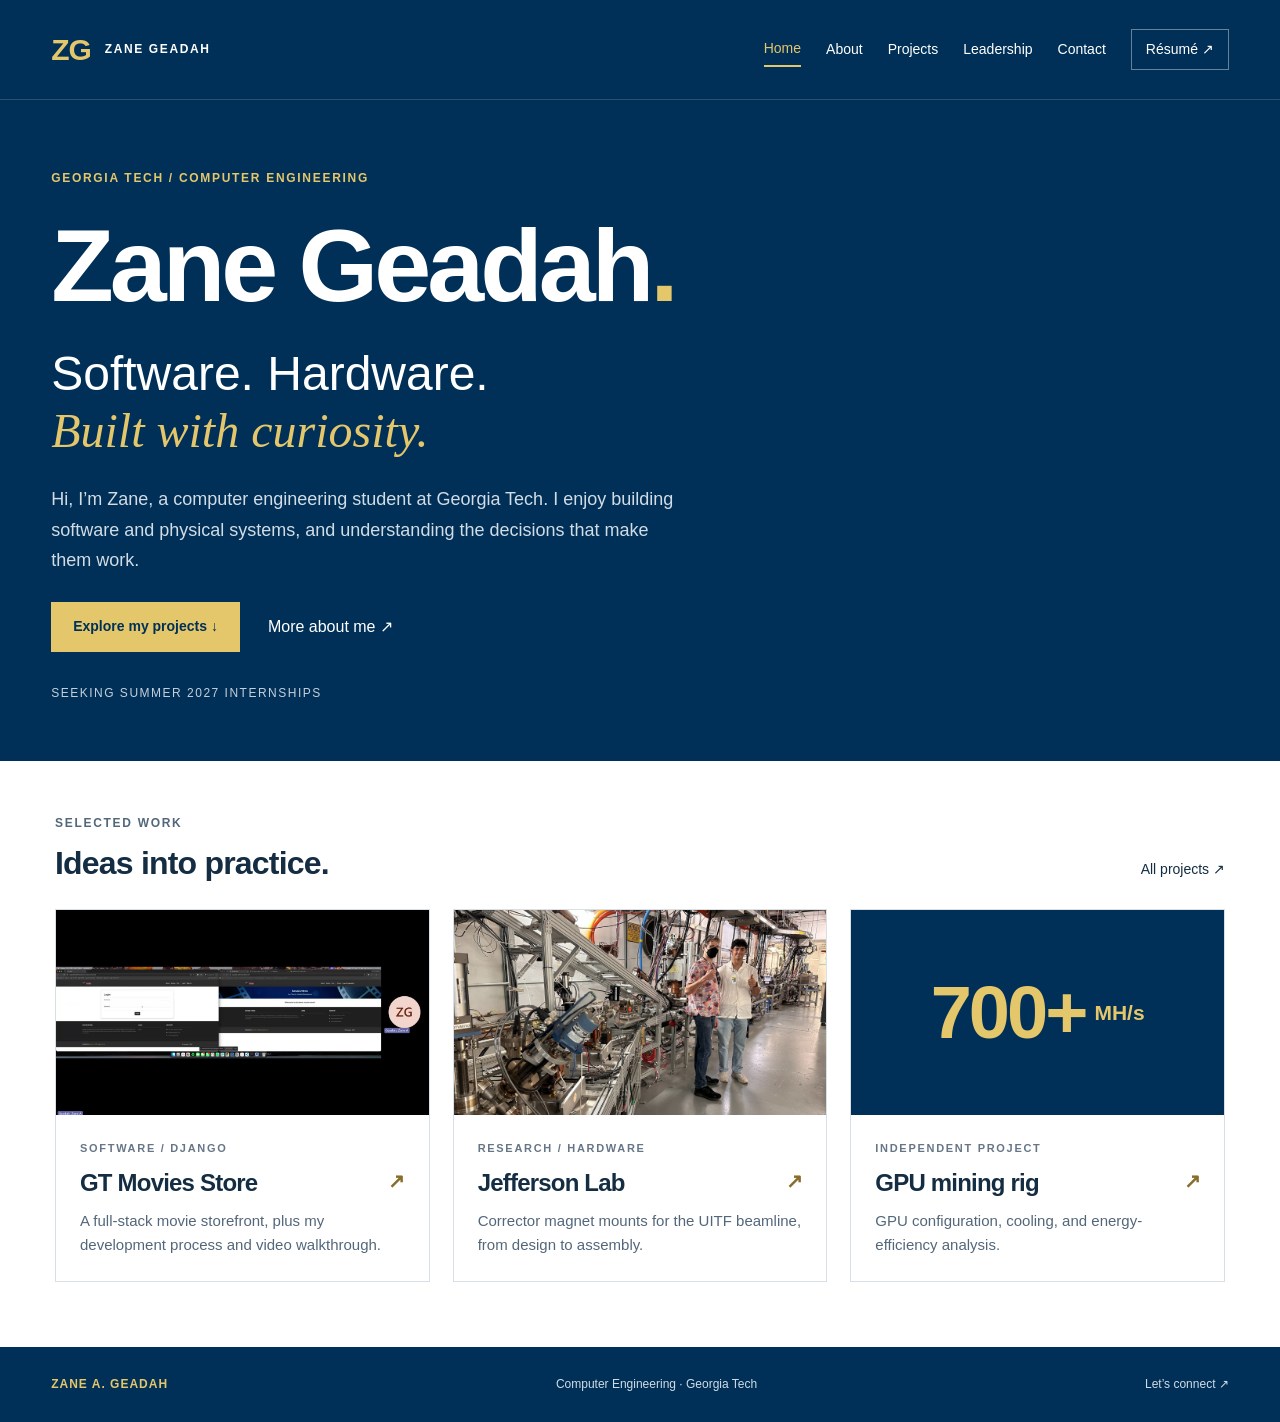
==== index.html @ a60bbcfa "Initial Portfolio Site" ====
<!doctype html><html lang="en"><head><meta charset="utf-8"><meta name="viewport" content="width=device-width,initial-scale=1"><title>Engineering portfolio | Zane Geadah</title><meta name="description" content="Zane Geadah — Georgia Tech computer engineering student. Projects, research, leadership, and a GT Movies Store walkthrough."><meta name="theme-color" content="#003057"><link rel="stylesheet" href="style.css"></head><body><a class="skip" href="#main">Skip to content</a><header><a class="brand" href="index.html">ZG<span>ZANE GEADAH</span></a><nav aria-label="Main navigation"><a href="index.html" aria-current="page">Home</a><a href="about.html">About</a><a href="projects.html">Projects</a><a href="leadership.html">Leadership</a><a href="contact.html">Contact</a><a class="resume" href="assets/Zane-Geadah-Resume.pdf" target="_blank" rel="noopener">Résumé ↗</a></nav></header><main id="main"><section class="home-hero wrap"><p class="eyebrow">GEORGIA TECH / COMPUTER ENGINEERING</p><h1>Zane Geadah<span class="gold">.</span></h1><p class="hero-line">Software. Hardware.<br><em>Built with curiosity.</em></p><p class="intro-text">Hi, I’m Zane, a computer engineering student at Georgia Tech. I enjoy building software and physical systems, and understanding the decisions that make them work.</p><div class="actions"><a class="button" href="projects.html">Explore my projects ↓</a><a class="text-link" href="about.html">More about me ↗</a></div><p class="availability">SEEKING SUMMER 2027 INTERNSHIPS</p></section><section class="home-projects wrap"><div class="section-title"><div><p class="eyebrow">SELECTED WORK</p><h2>Ideas into practice.</h2></div><a href="projects.html">All projects ↗</a></div><div class="cards"><a class="card" href="gt-movies-store.html"><div class="card-image"><img src="assets/gt-movies-store-poster.jpg" alt="" loading="lazy"></div><div class="card-copy"><p class="eyebrow">SOFTWARE / DJANGO</p><h2>GT Movies Store<span aria-hidden="true">↗</span></h2><p>A full-stack movie storefront, plus my development process and video walkthrough.</p></div></a><a class="card" href="jefferson-lab.html"><div class="card-image"><img src="assets/uitf-beamline.jpg" alt="" loading="lazy"></div><div class="card-copy"><p class="eyebrow">RESEARCH / HARDWARE</p><h2>Jefferson Lab<span aria-hidden="true">↗</span></h2><p>Corrector magnet mounts for the UITF beamline, from design to assembly.</p></div></a><a class="card" href="mining-rig.html"><div class="card-mark" aria-hidden="true">700+ <small>MH/s</small></div><div class="card-copy"><p class="eyebrow">INDEPENDENT PROJECT</p><h2>GPU mining rig<span aria-hidden="true">↗</span></h2><p>GPU configuration, cooling, and energy-efficiency analysis.</p></div></a></div></section></main><footer><a class="footer-name" href="index.html">ZANE A. GEADAH</a><span>Computer Engineering · Georgia Tech</span><a href="mailto:zageadah@gmail.com">Let’s connect ↗</a></footer><dialog id="image-viewer" aria-label="Project image detail"><button id="close-viewer" aria-label="Close image">Close ×</button><img id="viewer-image" alt=""><p id="viewer-caption"></p></dialog><script src="site.js"></script></body></html>
---- style.css ----
:root{--navy:#003057;--deep:#061e32;--gold:#e4c66b;--ink:#142d42;--muted:#53677a;--paper:#fff;--line:#d8e0e5}*{box-sizing:border-box}html{scroll-behavior:smooth}body{margin:0;background:white;color:var(--ink);font:16px/1.7 Arial,Helvetica,sans-serif;min-height:100vh;display:flex;flex-direction:column}main{flex:1}a{color:inherit;text-decoration:none}a:hover{text-decoration:underline;text-underline-offset:5px}a:focus-visible,button:focus-visible{outline:3px solid #b79a42;outline-offset:5px}img{display:block;width:100%;height:100%;object-fit:cover}p,h1,h2,h3,figure{margin:0}.wrap{max-width:1320px;margin:auto;padding-left:55px;padding-right:55px}header{background:var(--navy);color:white;display:flex;justify-content:space-between;align-items:center;gap:24px;padding:24px max(4%,calc((100vw - 1210px)/2));border-bottom:1px solid #ffffff28}.brand{display:flex;align-items:center;gap:14px;font-size:30px;letter-spacing:-1px;font-weight:800;color:var(--gold)}.brand span{font-size:12px;letter-spacing:1.6px;color:white}nav{display:flex;gap:25px;align-items:center;font-size:14px}nav a{padding:5px 0}nav a[aria-current]{color:var(--gold);border-bottom:2px solid var(--gold)}nav .resume{border:1px solid #ffffff65;padding:8px 14px}h1{font-size:clamp(38px,5.5vw,70px);line-height:1.09;letter-spacing:-2px;font-weight:700}h1 em{font-style:normal;color:#8c722f}h2{font-size:32px;line-height:1.2;letter-spacing:-.8px}h3{font-size:24px;line-height:1.3}.eyebrow{font-size:12px;letter-spacing:1.7px;font-weight:700}.home-hero{max-width:none;background:var(--navy);color:white;padding:68px max(4%,calc((100vw - 1210px)/2)) 58px}.home-hero .eyebrow{color:var(--gold)}.home-hero h1{font-size:clamp(58px,8vw,108px);margin:22px 0 24px;letter-spacing:-4px}.gold{color:var(--gold)}.hero-line{font-size:clamp(31px,4vw,48px);line-height:1.18}.hero-line em{font-family:Georgia,serif;color:var(--gold);font-weight:400}.intro-text{max-width:630px;color:#d2dce5;font-size:18px;margin:25px 0}.actions{display:flex;align-items:center;gap:28px;flex-wrap:wrap;margin-top:26px}.button{background:var(--gold);color:var(--navy);display:inline-flex;align-items:center;gap:22px;padding:13px 22px;font-size:14px;font-weight:700}.availability{font-size:12px;letter-spacing:1.5px;margin-top:31px;color:#c4d0dc}.section-title{display:flex;justify-content:space-between;align-items:end;gap:24px;margin-bottom:27px}.section-title .eyebrow{color:var(--muted);margin-bottom:10px}.section-title>a{font-size:14px}.home-projects{padding-top:52px;padding-bottom:65px}.cards{display:grid;grid-template-columns:repeat(3,minmax(0,1fr));gap:23px}.card{display:block;border:1px solid var(--line);background:#fff;transition:transform .2s,box-shadow .2s}.card:hover{transform:translateY(-4px);box-shadow:0 10px 28px #00305713;text-decoration:none}.card-image{height:205px;overflow:hidden;background:var(--deep)}.card-image img{object-fit:cover}.card-copy{padding:24px}.card-copy .eyebrow{font-size:11px;color:#667687}.card-copy h2{font-size:24px;display:flex;justify-content:space-between;gap:13px;margin:11px 0 12px}.card-copy h2 span{font-size:20px;color:#886d2c}.card-copy>p:last-child{color:var(--muted);font-size:15px;line-height:1.6}.card-mark{height:205px;background:var(--navy);color:var(--gold);display:flex;align-items:center;justify-content:center;font-size:74px;letter-spacing:-3px;font-weight:700;gap:9px}.card-mark small{font-size:21px;letter-spacing:0}.page-heading{padding-top:57px;padding-bottom:43px}.page-heading .eyebrow{color:#81692e;margin-bottom:19px}.lede{max-width:740px;margin-top:22px;color:var(--muted);font-size:19px}.breadcrumb{padding-top:28px;font-size:14px;color:#60768a}.breadcrumb+.page-heading{padding-top:26px}.project-list{padding-bottom:75px}.split{display:grid;grid-template-columns:.85fr 1.15fr;gap:65px;align-items:start;padding-bottom:75px}.about-photo{height:610px}.about-photo img{object-position:center 40%}figcaption{font-size:12px;color:var(--muted);padding:12px 0;line-height:1.5}.prose h2{margin-bottom:21px}.prose>p{color:var(--muted);margin-bottom:19px;font-size:17px}.education-block{border-top:2px solid #b3a369;margin-top:31px;padding-top:24px}.education-block .eyebrow{color:#7e692f;margin-bottom:8px}.education-block p:not(.eyebrow){color:var(--muted);margin-top:10px}.lab-overview{display:grid;grid-template-columns:1fr 1.08fr;gap:46px;align-items:start}.lab-overview figure{height:430px}.lab-overview img{object-position:center}.tags{display:flex;flex-wrap:wrap;gap:8px;margin-top:22px}.tags span{font-size:12px;border:1px solid #aebcc9;padding:4px 10px}.lab-process{padding-top:73px;padding-bottom:80px}.evidence-grid{display:grid;grid-template-columns:repeat(4,minmax(0,1fr));gap:18px}.evidence-item{appearance:none;border:0;background:none;padding:0;color:inherit;text-align:left;font:inherit;cursor:pointer}.evidence-visual{height:210px;display:block;border:1px solid var(--line);background:#f3f5f7}.evidence-visual img{object-fit:contain}.evidence-caption{display:block;margin-top:13px}.evidence-caption small{display:block;font-size:11px;letter-spacing:1px;color:#6d602f}.evidence-caption strong{display:block;font-size:16px;line-height:1.4;margin-top:7px}.evidence-caption strong>span{color:#8c722f}.mining-layout{display:grid;grid-template-columns:.8fr 1.2fr;gap:60px;padding-bottom:85px;align-items:start}.mining-metric{background:var(--navy);color:var(--gold);padding:45px}.mining-metric strong{display:block;font-size:110px;line-height:1;letter-spacing:-5px}.mining-metric>span{font-size:32px}.mining-metric p{font-size:13px;color:#c3d0dc;margin-top:22px}.leadership-cards{grid-template-columns:repeat(2,1fr)}.leadership-cards .card-image{height:300px}.leadership-cards .card:first-child img{object-position:center 30%}.honor-society{padding-top:55px;padding-bottom:70px}.honor-society .eyebrow{margin-bottom:12px}.honor-society p{max-width:790px}.hockey-layout{grid-template-columns:1fr 1fr}.hockey-layout figure{height:670px}.hockey-layout img{object-fit:contain;background:#f3f5f7}.science-layout{padding-bottom:75px;display:grid;gap:36px}.science-layout figure img{height:auto;max-height:590px;object-fit:contain}.science-layout .prose{max-width:820px}.contact-page{padding-bottom:120px}.email{font-size:clamp(24px,4vw,46px);font-weight:700;border-bottom:2px solid #b3a369;padding-bottom:8px;overflow-wrap:anywhere}.contact-links{display:flex;gap:30px;flex-wrap:wrap;margin-top:36px}.contact-links a{font-size:16px}footer{display:flex;justify-content:space-between;gap:22px;align-items:center;background:var(--navy);color:#d0dce5;padding:27px max(4%,calc((100vw - 1210px)/2));font-size:12px}.footer-name{font-weight:700;color:var(--gold);letter-spacing:1px}.skip{position:absolute;top:-100px;background:white;padding:15px;z-index:20}.skip:focus{top:0}dialog{border:0;padding:24px;background:white;max-width:94vw;max-height:94vh;width:1100px;box-shadow:0 20px 100px #0005}dialog::backdrop{background:#001e36dd}dialog img{height:auto;max-height:76vh;object-fit:contain;margin:auto}dialog p{font-size:14px;margin-top:12px}#close-viewer{display:block;margin:0 0 15px auto;border:1px solid #a0adb9;background:white;padding:9px 16px;color:var(--ink);font:inherit;cursor:pointer}body:has(dialog[open]){overflow:hidden}.movie-page{padding-top:28px;padding-bottom:75px}
@media(max-width:1000px){header{flex-wrap:wrap}nav{gap:23px}.wrap{padding-left:32px;padding-right:32px}.cards{gap:18px}.card-copy{padding:19px}.card-copy h2{font-size:22px}.split{gap:35px}.about-photo{height:550px}.lab-overview{gap:28px}.evidence-grid{grid-template-columns:repeat(2,1fr)}.evidence-visual{height:260px}.mining-layout{gap:30px}.mining-metric{padding:32px}.mining-metric strong{font-size:88px}}
@media(max-width:700px){header{padding:20px 22px;gap:17px}.brand{font-size:26px}.brand span{font-size:11px}nav{gap:16px;flex-wrap:wrap;font-size:14px}.wrap{padding-left:23px;padding-right:23px}.home-hero{padding:45px 23px}.home-hero h1{letter-spacing:-2px}.cards{grid-template-columns:1fr}.card-image,.card-mark{height:240px}.page-heading{padding-top:38px;padding-bottom:32px}h1{font-size:42px;letter-spacing:-1.4px}h2{font-size:28px}.split,.lab-overview,.mining-layout{grid-template-columns:1fr;gap:40px}.about-photo{height:490px;max-width:390px;width:100%;margin:0 auto 10px}.lab-overview figure{height:auto}.lab-overview img{height:310px}.lab-process{padding-top:42px}.evidence-visual{height:180px}.evidence-grid{gap:25px 14px}.evidence-caption small{font-size:10px}.evidence-caption strong{font-size:14px}.section-title{align-items:start}.section-title>a{white-space:nowrap}.mining-metric{padding:30px}.hockey-layout figure{height:540px}.leadership-cards{grid-template-columns:1fr}.science-layout{gap:25px}.contact-page{padding-bottom:85px}footer{flex-wrap:wrap;padding:25px 23px}.movie-page{padding-left:15px;padding-right:15px}.breadcrumb{padding-top:22px}.prose>p{font-size:16px}.card:hover{transform:none}}@media(prefers-reduced-motion:reduce){html{scroll-behavior:auto}.card{transition:none}}
/* GT Movies Store project case study */
.projects{background:#fff;padding-bottom:30px}.movie-project{border:1px solid #dbe2e8;min-width:0}.movie-overview{display:grid;grid-template-columns:1.45fr 1fr;gap:55px;padding:42px}.movie-description .eyebrow{color:#627284}.movie-description h3{font-size:46px;letter-spacing:-1.4px;margin:13px 0 18px}.movie-description>p:not(.eyebrow){color:var(--muted);margin:15px 0}.movie-description .project-lead{font-size:23px;color:var(--ink)!important;line-height:1.4}.project-actions{display:flex;align-items:center;gap:26px;margin-top:28px;flex-wrap:wrap}.project-actions .button{font-size:14px;gap:18px}.movie-capabilities{background:#f3f6f8;padding:28px;align-self:start;border-top:3px solid #b49b61}.movie-capabilities>div{display:flex;gap:17px;padding:22px 0;border-bottom:1px solid #d6dfe7}.movie-capabilities>div>span{font-size:13px;color:#60768a;font-weight:700}.movie-capabilities h4,.process-grid h4{margin:0 0 9px;font-size:19px;line-height:1.35;letter-spacing:-.3px}.movie-capabilities p:not(.eyebrow){font-size:15px;line-height:1.6;color:var(--muted)}.code-note{font-size:13px;display:block;margin-top:21px;overflow-wrap:anywhere}.code-note>span{font-family:monospace;font-size:18px;margin-right:7px}.project-process{padding:38px 42px;background:#f7f9fa;border-top:1px solid #dbe2e8}.process-heading .eyebrow{color:var(--muted);margin-bottom:9px}.process-heading h3{font-size:29px}.process-grid{display:grid;grid-template-columns:repeat(3,minmax(0,1fr));gap:30px;margin-top:30px}.process-number{display:block;font-size:12px;color:#526c84;font-weight:700;letter-spacing:1px;margin-bottom:13px}.process-grid p{font-size:16px;color:var(--muted);margin:14px 0 0}.process-grid a{color:#234f73;text-decoration:underline;text-underline-offset:3px}.project-video{padding:38px 42px;border-top:1px solid #dbe2e8}.video-heading{display:flex;justify-content:space-between;align-items:end;gap:20px;margin-bottom:22px}.video-heading .eyebrow{color:var(--muted);margin-bottom:9px}.video-heading>span{font-size:12px;letter-spacing:1px;color:var(--muted);white-space:nowrap}.project-video video{display:block;width:100%;aspect-ratio:16/9;background:#080c11;max-height:75vh;object-fit:contain}.video-footer{display:flex;gap:25px;justify-content:space-between;align-items:start;margin-top:15px;font-size:14px;color:var(--muted)}.video-footer a{white-space:nowrap;text-decoration:underline}#gt-movies-store,#project-video{scroll-margin-top:30px}.movie-project cite{font-style:italic}@media(max-width:1000px){.movie-overview{padding:30px;gap:30px;grid-template-columns:1.2fr 1fr}.movie-description h3{font-size:38px}.process-grid{gap:24px;grid-template-columns:1fr}.process-grid section{border-top:1px solid #dbe2e8;padding-top:23px}.project-process,.project-video{padding:30px}.process-grid p{max-width:850px}}@media(max-width:700px){header{gap:14px;flex-wrap:wrap}nav{gap:16px;flex-wrap:wrap}.movie-overview{grid-template-columns:1fr;padding:23px;gap:28px}.movie-description h3{font-size:34px}.movie-description .project-lead{font-size:21px}.movie-capabilities{padding:22px}.project-process,.project-video{padding:24px}.process-heading h3{font-size:26px}.video-heading{align-items:start;flex-direction:column;gap:10px}.video-heading h3{font-size:25px}.video-footer{flex-direction:column;gap:12px}.project-actions{gap:20px}.project-video video{max-height:none}.projects .section-heading h2{font-size:30px}.code-note{font-size:14px}}@media(max-width:390px){.project-process,.project-video,.movie-overview{padding:18px}.movie-description h3{font-size:30px}nav{gap:12px}}
.movie-capabilities{background:var(--navy);color:white;border-top:3px solid var(--gold)}.movie-capabilities p:not(.eyebrow){color:#d0dbe5}.movie-capabilities>div{border-color:#ffffff30}.movie-capabilities>div>span{color:var(--gold)}.movie-capabilities .eyebrow,.code-note{color:var(--gold)}.project-process{background:#f5f6f7}.process-number{color:#80692c}.movie-description .eyebrow{color:#80692c}.project-video{background:var(--deep);color:white}.video-heading .eyebrow,.video-heading>span{color:var(--gold)}.video-footer{color:#cbd7e1}
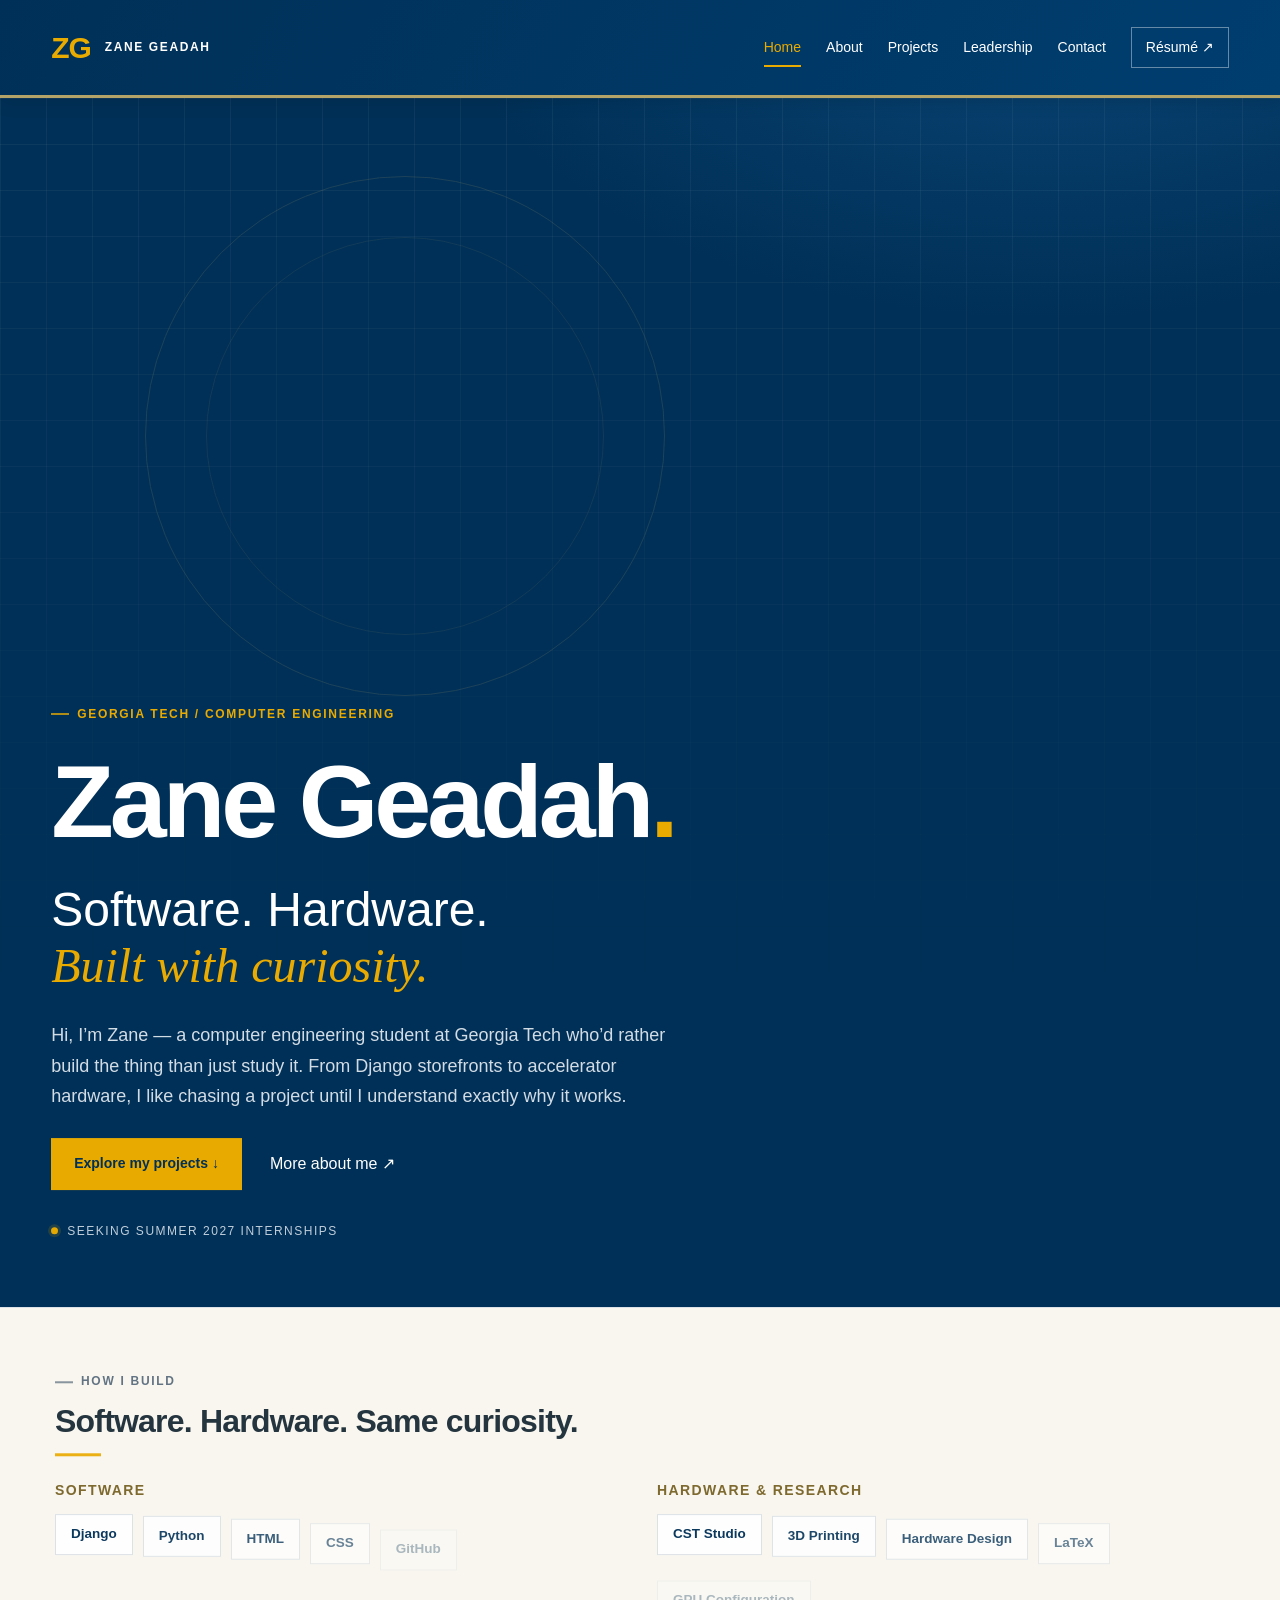
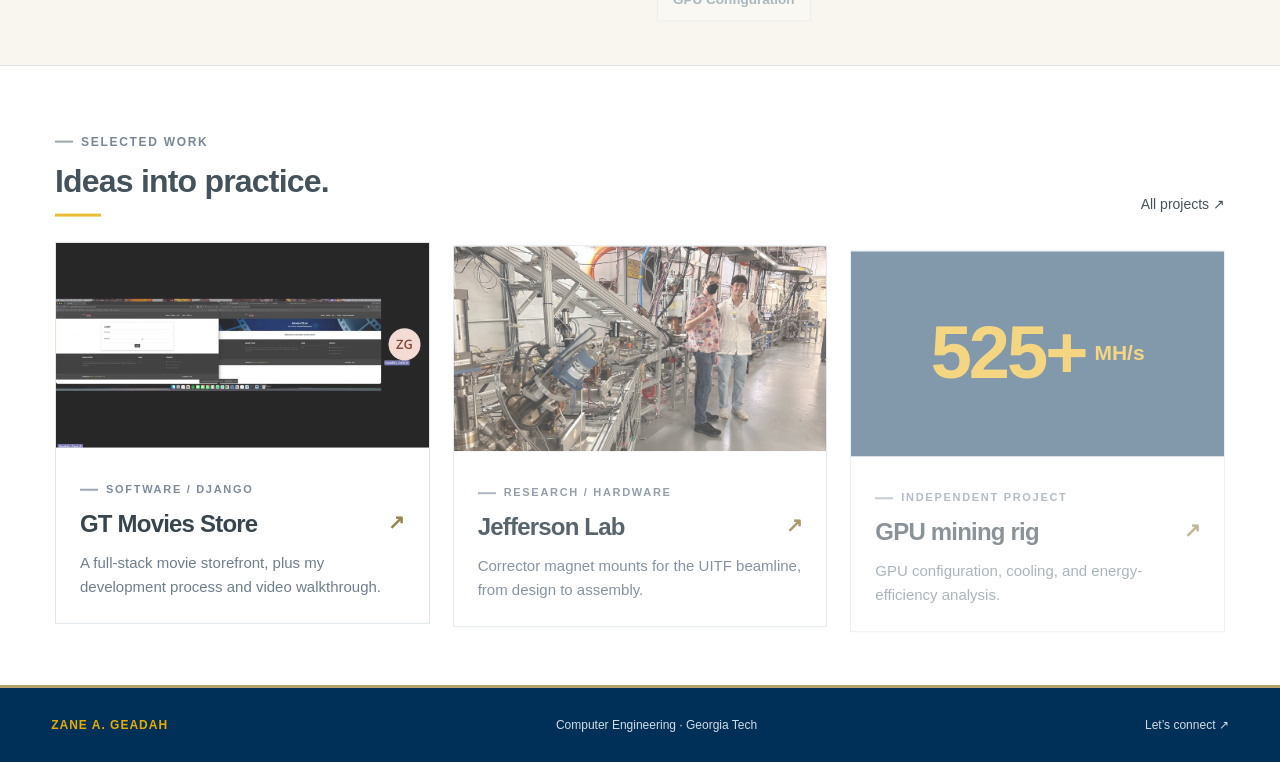
==== commit 4d15249b: "Add scroll-driven motion system and refresh copy across the site - Vendor anime.js (v3.2.2, MIT) loc" ====
--- a/index.html
+++ b/index.html
@@ -1 +1 @@
-<!doctype html><html lang="en"><head><meta charset="utf-8"><meta name="viewport" content="width=device-width,initial-scale=1"><title>Engineering portfolio | Zane Geadah</title><meta name="description" content="Zane Geadah — Georgia Tech computer engineering student. Projects, research, leadership, and a GT Movies Store walkthrough."><meta name="theme-color" content="#003057"><link rel="stylesheet" href="style.css"></head><body><a class="skip" href="#main">Skip to content</a><header><a class="brand" href="index.html">ZG<span>ZANE GEADAH</span></a><nav aria-label="Main navigation"><a href="index.html" aria-current="page">Home</a><a href="about.html">About</a><a href="projects.html">Projects</a><a href="leadership.html">Leadership</a><a href="contact.html">Contact</a><a class="resume" href="assets/Zane-Geadah-Resume.pdf" target="_blank" rel="noopener">Résumé ↗</a></nav></header><main id="main"><section class="home-hero wrap"><p class="eyebrow">GEORGIA TECH / COMPUTER ENGINEERING</p><h1>Zane Geadah<span class="gold">.</span></h1><p class="hero-line">Software. Hardware.<br><em>Built with curiosity.</em></p><p class="intro-text">Hi, I’m Zane, a computer engineering student at Georgia Tech. I enjoy building software and physical systems, and understanding the decisions that make them work.</p><div class="actions"><a class="button" href="projects.html">Explore my projects ↓</a><a class="text-link" href="about.html">More about me ↗</a></div><p class="availability">SEEKING SUMMER 2027 INTERNSHIPS</p></section><section class="home-projects wrap"><div class="section-title"><div><p class="eyebrow">SELECTED WORK</p><h2>Ideas into practice.</h2></div><a href="projects.html">All projects ↗</a></div><div class="cards"><a class="card" href="gt-movies-store.html"><div class="card-image"><img src="assets/gt-movies-store-poster.jpg" alt="" loading="lazy"></div><div class="card-copy"><p class="eyebrow">SOFTWARE / DJANGO</p><h2>GT Movies Store<span aria-hidden="true">↗</span></h2><p>A full-stack movie storefront, plus my development process and video walkthrough.</p></div></a><a class="card" href="jefferson-lab.html"><div class="card-image"><img src="assets/uitf-beamline.jpg" alt="" loading="lazy"></div><div class="card-copy"><p class="eyebrow">RESEARCH / HARDWARE</p><h2>Jefferson Lab<span aria-hidden="true">↗</span></h2><p>Corrector magnet mounts for the UITF beamline, from design to assembly.</p></div></a><a class="card" href="mining-rig.html"><div class="card-mark" aria-hidden="true">700+ <small>MH/s</small></div><div class="card-copy"><p class="eyebrow">INDEPENDENT PROJECT</p><h2>GPU mining rig<span aria-hidden="true">↗</span></h2><p>GPU configuration, cooling, and energy-efficiency analysis.</p></div></a></div></section></main><footer><a class="footer-name" href="index.html">ZANE A. GEADAH</a><span>Computer Engineering · Georgia Tech</span><a href="mailto:zageadah@gmail.com">Let’s connect ↗</a></footer><dialog id="image-viewer" aria-label="Project image detail"><button id="close-viewer" aria-label="Close image">Close ×</button><img id="viewer-image" alt=""><p id="viewer-caption"></p></dialog><script src="site.js"></script></body></html>+<!doctype html><html lang="en"><head><meta charset="utf-8"><meta name="viewport" content="width=device-width,initial-scale=1"><title>Engineering portfolio | Zane Geadah</title><meta name="description" content="Zane Geadah — Georgia Tech computer engineering student. Projects, research, leadership, and a GT Movies Store walkthrough."><meta name="theme-color" content="#003057"><link rel="stylesheet" href="style.css"></head><body><a class="skip" href="#main">Skip to content</a><header><a class="brand" href="index.html">ZG<span>ZANE GEADAH</span></a><nav aria-label="Main navigation"><a href="index.html" aria-current="page">Home</a><a href="about.html">About</a><a href="projects.html">Projects</a><a href="leadership.html">Leadership</a><a href="contact.html">Contact</a><a class="resume" href="assets/Zane-Geadah-Resume.pdf" target="_blank" rel="noopener">Résumé ↗</a></nav></header><main id="main"><section class="home-hero wrap"><div class="hero-orb" aria-hidden="true"></div><p class="eyebrow">GEORGIA TECH / COMPUTER ENGINEERING</p><h1>Zane Geadah<span class="gold">.</span></h1><p class="hero-line">Software. Hardware.<br><em>Built with curiosity.</em></p><p class="intro-text">Hi, I’m Zane — a computer engineering student at Georgia Tech who’d rather build the thing than just study it. From Django storefronts to accelerator hardware, I like chasing a project until I understand exactly why it works.</p><div class="actions"><a class="button" href="projects.html">Explore my projects ↓</a><a class="text-link" href="about.html">More about me ↗</a></div><p class="availability">SEEKING SUMMER 2027 INTERNSHIPS</p></section><section class="toolbox wrap"><div class="section-title"><div><p class="eyebrow">HOW I BUILD</p><h2>Software. Hardware. Same curiosity.</h2></div></div><div class="toolbox-groups"><div class="toolbox-group"><h3>SOFTWARE</h3><div class="toolbox-tags"><span>Django</span><span>Python</span><span>HTML</span><span>CSS</span><span>GitHub</span><span>PythonAnywhere</span></div></div><div class="toolbox-group"><h3>HARDWARE &amp; RESEARCH</h3><div class="toolbox-tags"><span>CST Studio</span><span>3D Printing</span><span>Hardware Design</span><span>LaTeX</span><span>GPU Configuration</span><span>Thermal Management</span></div></div></div></section><section class="home-projects wrap"><div class="section-title"><div><p class="eyebrow">SELECTED WORK</p><h2>Ideas into practice.</h2></div><a href="projects.html">All projects ↗</a></div><div class="cards"><a class="card" href="gt-movies-store.html"><div class="card-image"><img src="assets/gt-movies-store-poster.jpg" alt="" loading="lazy"></div><div class="card-copy"><p class="eyebrow">SOFTWARE / DJANGO</p><h2>GT Movies Store<span aria-hidden="true">↗</span></h2><p>A full-stack movie storefront, plus my development process and video walkthrough.</p></div></a><a class="card" href="jefferson-lab.html"><div class="card-image"><img src="assets/uitf-beamline.jpg" alt="" loading="lazy"></div><div class="card-copy"><p class="eyebrow">RESEARCH / HARDWARE</p><h2>Jefferson Lab<span aria-hidden="true">↗</span></h2><p>Corrector magnet mounts for the UITF beamline, from design to assembly.</p></div></a><a class="card" href="mining-rig.html"><div class="card-mark" aria-hidden="true"><span data-count="700" data-suffix="+">700+</span> <small>MH/s</small></div><div class="card-copy"><p class="eyebrow">INDEPENDENT PROJECT</p><h2>GPU mining rig<span aria-hidden="true">↗</span></h2><p>GPU configuration, cooling, and energy-efficiency analysis.</p></div></a></div></section></main><footer><a class="footer-name" href="index.html">ZANE A. GEADAH</a><span>Computer Engineering · Georgia Tech</span><a href="mailto:zageadah@gmail.com">Let’s connect ↗</a></footer><dialog id="image-viewer" aria-label="Project image detail"><button id="close-viewer" aria-label="Close image">Close ×</button><img id="viewer-image" alt=""><p id="viewer-caption"></p></dialog><script src="assets/vendor/anime.min.js"></script><script src="site.js"></script><script src="motion.js"></script></body></html>
--- a/style.css
+++ b/style.css
@@ -1,6 +1,6 @@
-:root{--navy:#003057;--deep:#061e32;--gold:#e4c66b;--ink:#142d42;--muted:#53677a;--paper:#fff;--line:#d8e0e5}*{box-sizing:border-box}html{scroll-behavior:smooth}body{margin:0;background:white;color:var(--ink);font:16px/1.7 Arial,Helvetica,sans-serif;min-height:100vh;display:flex;flex-direction:column}main{flex:1}a{color:inherit;text-decoration:none}a:hover{text-decoration:underline;text-underline-offset:5px}a:focus-visible,button:focus-visible{outline:3px solid #b79a42;outline-offset:5px}img{display:block;width:100%;height:100%;object-fit:cover}p,h1,h2,h3,figure{margin:0}.wrap{max-width:1320px;margin:auto;padding-left:55px;padding-right:55px}header{background:var(--navy);color:white;display:flex;justify-content:space-between;align-items:center;gap:24px;padding:24px max(4%,calc((100vw - 1210px)/2));border-bottom:1px solid #ffffff28}.brand{display:flex;align-items:center;gap:14px;font-size:30px;letter-spacing:-1px;font-weight:800;color:var(--gold)}.brand span{font-size:12px;letter-spacing:1.6px;color:white}nav{display:flex;gap:25px;align-items:center;font-size:14px}nav a{padding:5px 0}nav a[aria-current]{color:var(--gold);border-bottom:2px solid var(--gold)}nav .resume{border:1px solid #ffffff65;padding:8px 14px}h1{font-size:clamp(38px,5.5vw,70px);line-height:1.09;letter-spacing:-2px;font-weight:700}h1 em{font-style:normal;color:#8c722f}h2{font-size:32px;line-height:1.2;letter-spacing:-.8px}h3{font-size:24px;line-height:1.3}.eyebrow{font-size:12px;letter-spacing:1.7px;font-weight:700}.home-hero{max-width:none;background:var(--navy);color:white;padding:68px max(4%,calc((100vw - 1210px)/2)) 58px}.home-hero .eyebrow{color:var(--gold)}.home-hero h1{font-size:clamp(58px,8vw,108px);margin:22px 0 24px;letter-spacing:-4px}.gold{color:var(--gold)}.hero-line{font-size:clamp(31px,4vw,48px);line-height:1.18}.hero-line em{font-family:Georgia,serif;color:var(--gold);font-weight:400}.intro-text{max-width:630px;color:#d2dce5;font-size:18px;margin:25px 0}.actions{display:flex;align-items:center;gap:28px;flex-wrap:wrap;margin-top:26px}.button{background:var(--gold);color:var(--navy);display:inline-flex;align-items:center;gap:22px;padding:13px 22px;font-size:14px;font-weight:700}.availability{font-size:12px;letter-spacing:1.5px;margin-top:31px;color:#c4d0dc}.section-title{display:flex;justify-content:space-between;align-items:end;gap:24px;margin-bottom:27px}.section-title .eyebrow{color:var(--muted);margin-bottom:10px}.section-title>a{font-size:14px}.home-projects{padding-top:52px;padding-bottom:65px}.cards{display:grid;grid-template-columns:repeat(3,minmax(0,1fr));gap:23px}.card{display:block;border:1px solid var(--line);background:#fff;transition:transform .2s,box-shadow .2s}.card:hover{transform:translateY(-4px);box-shadow:0 10px 28px #00305713;text-decoration:none}.card-image{height:205px;overflow:hidden;background:var(--deep)}.card-image img{object-fit:cover}.card-copy{padding:24px}.card-copy .eyebrow{font-size:11px;color:#667687}.card-copy h2{font-size:24px;display:flex;justify-content:space-between;gap:13px;margin:11px 0 12px}.card-copy h2 span{font-size:20px;color:#886d2c}.card-copy>p:last-child{color:var(--muted);font-size:15px;line-height:1.6}.card-mark{height:205px;background:var(--navy);color:var(--gold);display:flex;align-items:center;justify-content:center;font-size:74px;letter-spacing:-3px;font-weight:700;gap:9px}.card-mark small{font-size:21px;letter-spacing:0}.page-heading{padding-top:57px;padding-bottom:43px}.page-heading .eyebrow{color:#81692e;margin-bottom:19px}.lede{max-width:740px;margin-top:22px;color:var(--muted);font-size:19px}.breadcrumb{padding-top:28px;font-size:14px;color:#60768a}.breadcrumb+.page-heading{padding-top:26px}.project-list{padding-bottom:75px}.split{display:grid;grid-template-columns:.85fr 1.15fr;gap:65px;align-items:start;padding-bottom:75px}.about-photo{height:610px}.about-photo img{object-position:center 40%}figcaption{font-size:12px;color:var(--muted);padding:12px 0;line-height:1.5}.prose h2{margin-bottom:21px}.prose>p{color:var(--muted);margin-bottom:19px;font-size:17px}.education-block{border-top:2px solid #b3a369;margin-top:31px;padding-top:24px}.education-block .eyebrow{color:#7e692f;margin-bottom:8px}.education-block p:not(.eyebrow){color:var(--muted);margin-top:10px}.lab-overview{display:grid;grid-template-columns:1fr 1.08fr;gap:46px;align-items:start}.lab-overview figure{height:430px}.lab-overview img{object-position:center}.tags{display:flex;flex-wrap:wrap;gap:8px;margin-top:22px}.tags span{font-size:12px;border:1px solid #aebcc9;padding:4px 10px}.lab-process{padding-top:73px;padding-bottom:80px}.evidence-grid{display:grid;grid-template-columns:repeat(4,minmax(0,1fr));gap:18px}.evidence-item{appearance:none;border:0;background:none;padding:0;color:inherit;text-align:left;font:inherit;cursor:pointer}.evidence-visual{height:210px;display:block;border:1px solid var(--line);background:#f3f5f7}.evidence-visual img{object-fit:contain}.evidence-caption{display:block;margin-top:13px}.evidence-caption small{display:block;font-size:11px;letter-spacing:1px;color:#6d602f}.evidence-caption strong{display:block;font-size:16px;line-height:1.4;margin-top:7px}.evidence-caption strong>span{color:#8c722f}.mining-layout{display:grid;grid-template-columns:.8fr 1.2fr;gap:60px;padding-bottom:85px;align-items:start}.mining-metric{background:var(--navy);color:var(--gold);padding:45px}.mining-metric strong{display:block;font-size:110px;line-height:1;letter-spacing:-5px}.mining-metric>span{font-size:32px}.mining-metric p{font-size:13px;color:#c3d0dc;margin-top:22px}.leadership-cards{grid-template-columns:repeat(2,1fr)}.leadership-cards .card-image{height:300px}.leadership-cards .card:first-child img{object-position:center 30%}.honor-society{padding-top:55px;padding-bottom:70px}.honor-society .eyebrow{margin-bottom:12px}.honor-society p{max-width:790px}.hockey-layout{grid-template-columns:1fr 1fr}.hockey-layout figure{height:670px}.hockey-layout img{object-fit:contain;background:#f3f5f7}.science-layout{padding-bottom:75px;display:grid;gap:36px}.science-layout figure img{height:auto;max-height:590px;object-fit:contain}.science-layout .prose{max-width:820px}.contact-page{padding-bottom:120px}.email{font-size:clamp(24px,4vw,46px);font-weight:700;border-bottom:2px solid #b3a369;padding-bottom:8px;overflow-wrap:anywhere}.contact-links{display:flex;gap:30px;flex-wrap:wrap;margin-top:36px}.contact-links a{font-size:16px}footer{display:flex;justify-content:space-between;gap:22px;align-items:center;background:var(--navy);color:#d0dce5;padding:27px max(4%,calc((100vw - 1210px)/2));font-size:12px}.footer-name{font-weight:700;color:var(--gold);letter-spacing:1px}.skip{position:absolute;top:-100px;background:white;padding:15px;z-index:20}.skip:focus{top:0}dialog{border:0;padding:24px;background:white;max-width:94vw;max-height:94vh;width:1100px;box-shadow:0 20px 100px #0005}dialog::backdrop{background:#001e36dd}dialog img{height:auto;max-height:76vh;object-fit:contain;margin:auto}dialog p{font-size:14px;margin-top:12px}#close-viewer{display:block;margin:0 0 15px auto;border:1px solid #a0adb9;background:white;padding:9px 16px;color:var(--ink);font:inherit;cursor:pointer}body:has(dialog[open]){overflow:hidden}.movie-page{padding-top:28px;padding-bottom:75px}
+:root{--navy:#003057;--navy2:#00457c;--deep:#041a2c;--gold:#b3a369;--gold-bright:#eaab00;--ink:#12232f;--muted:#54677a;--paper:#fff;--line:#dbe1e6;--cream:#f8f6ee}*{box-sizing:border-box}html{scroll-behavior:smooth}body{margin:0;background:white;color:var(--ink);font:16px/1.7 Arial,Helvetica,sans-serif;min-height:100vh;display:flex;flex-direction:column}main{flex:1}a{color:inherit;text-decoration:none}a:hover{text-decoration:underline;text-underline-offset:5px}a:focus-visible,button:focus-visible{outline:3px solid var(--gold-bright);outline-offset:5px}img{display:block;width:100%;height:100%;object-fit:cover}p,h1,h2,h3,figure{margin:0}.wrap{max-width:1320px;margin:auto;padding-left:55px;padding-right:55px}header{background:linear-gradient(120deg,var(--navy),var(--navy2) 150%);color:white;display:flex;justify-content:space-between;align-items:center;gap:24px;padding:22px max(4%,calc((100vw - 1210px)/2));border-bottom:3px solid var(--gold);position:sticky;top:0;z-index:10;box-shadow:0 2px 18px #00000022;transition:padding .3s ease,box-shadow .3s ease}header.scrolled{padding-top:13px;padding-bottom:13px;box-shadow:0 8px 26px #00000038}.scroll-progress{position:fixed;top:0;left:0;height:3px;width:0%;background:linear-gradient(90deg,var(--gold),var(--gold-bright));z-index:50;pointer-events:none}.brand{display:flex;align-items:center;gap:14px;font-size:30px;letter-spacing:-1px;font-weight:800;color:var(--gold-bright)}.brand span{font-size:12px;letter-spacing:1.6px;color:white}nav{display:flex;gap:25px;align-items:center;font-size:14px}nav a{padding:5px 0;position:relative}nav a:not(.resume)::after{content:"";position:absolute;left:0;right:0;bottom:-3px;height:2px;background:var(--gold-bright);transform:scaleX(0);transform-origin:left;transition:transform .25s ease}nav a:not(.resume):hover::after{transform:scaleX(1)}nav a[aria-current]{color:var(--gold-bright)}nav a[aria-current]::after{transform:scaleX(1)}nav .resume{border:1px solid #ffffff65;padding:8px 14px;transition:border-color .2s,background .2s}nav .resume:hover{border-color:var(--gold-bright);background:#ffffff12;text-decoration:none}h1{font-size:clamp(38px,5.5vw,70px);line-height:1.09;letter-spacing:-2px;font-weight:700}h1 em{font-style:normal;color:#8c722f}h2{font-size:32px;line-height:1.2;letter-spacing:-.8px}h3{font-size:24px;line-height:1.3}.eyebrow{font-size:12px;letter-spacing:1.7px;font-weight:700;display:inline-flex;align-items:center;gap:8px}.eyebrow::before{content:"";width:18px;height:2px;background:currentColor;opacity:.75;flex:none}.home-hero{max-width:none;position:relative;overflow:hidden;background:radial-gradient(1100px 620px at 82% -10%,#0a4677 0%,var(--navy) 55%),linear-gradient(160deg,var(--navy),var(--deep));color:white;padding:78px max(4%,calc((100vw - 1210px)/2)) 64px}.home-hero::before{content:"";position:absolute;inset:0;background-image:linear-gradient(#ffffff0d 1px,transparent 1px),linear-gradient(90deg,#ffffff0d 1px,transparent 1px);background-size:46px 46px;-webkit-mask-image:linear-gradient(180deg,#000,transparent 75%);mask-image:linear-gradient(180deg,#000,transparent 75%);pointer-events:none}.hero-orb{position:absolute;right:-8%;top:-18%;width:520px;height:520px;border:1px solid var(--gold);border-radius:50%;opacity:.16;pointer-events:none}.hero-orb::before{content:"";position:absolute;inset:60px;border:1px solid var(--gold);border-radius:50%;opacity:.6}.home-hero>*{position:relative}.home-hero .eyebrow{color:var(--gold-bright)}.home-hero h1{font-size:clamp(58px,8vw,108px);margin:22px 0 24px;letter-spacing:-4px}.gold{color:var(--gold-bright)}.hero-line{font-size:clamp(31px,4vw,48px);line-height:1.18}.hero-line em{font-family:Georgia,serif;color:var(--gold-bright);font-weight:400}.intro-text{max-width:630px;color:#d2dce5;font-size:18px;margin:25px 0}.actions{display:flex;align-items:center;gap:28px;flex-wrap:wrap;margin-top:26px}.button{background:var(--gold-bright);color:var(--navy);display:inline-flex;align-items:center;gap:22px;padding:13px 22px;font-size:14px;font-weight:700;border:1px solid transparent;transition:transform .18s ease,box-shadow .18s ease,background .18s ease}.button:hover{transform:translateY(-2px);box-shadow:0 12px 26px #eaab0040;text-decoration:none;background:#f6bb2a}.button-outline{background:transparent;color:var(--navy);display:inline-flex;align-items:center;gap:22px;padding:12px 21px;font-size:14px;font-weight:700;border:1.5px solid var(--navy);transition:transform .18s ease,box-shadow .18s ease,background .18s ease,color .18s ease}.button-outline:hover{background:var(--navy);color:#fff;text-decoration:none;transform:translateY(-2px);box-shadow:0 12px 26px #00305730}.availability{font-size:12px;letter-spacing:1.5px;margin-top:31px;color:#c4d0dc;display:inline-flex;align-items:center;gap:9px}.availability::before{content:"";width:7px;height:7px;border-radius:50%;background:var(--gold-bright);box-shadow:0 0 0 3px #eaab0026}.section-title{display:flex;justify-content:space-between;align-items:end;gap:24px;margin-bottom:27px}.section-title .eyebrow{color:var(--muted);margin-bottom:10px}.section-title>a{font-size:14px}.section-title h2,.prose h2{position:relative;padding-bottom:16px}.section-title h2::after,.prose h2::after{content:"";position:absolute;left:0;bottom:0;width:46px;height:3px;background:var(--gold-bright)}.home-projects{padding-top:52px;padding-bottom:65px}.cards{display:grid;grid-template-columns:repeat(3,minmax(0,1fr));gap:23px;perspective:1400px}.card{display:block;border:1px solid var(--line);background:#fff;transition:transform .2s,box-shadow .2s,border-color .2s;position:relative;overflow:hidden}.card::before{content:"";position:absolute;left:0;right:0;top:0;height:3px;background:var(--gold-bright);transform:scaleX(0);transform-origin:left;transition:transform .28s ease;z-index:1}.card:hover::before{transform:scaleX(1)}.card:hover{transform:translateY(-6px);box-shadow:0 18px 36px #00305722;text-decoration:none;border-color:#c4cfd8}.card-image{height:205px;overflow:hidden;background:var(--deep)}.card-image img{transition:transform .35s ease}.card:hover .card-image img{transform:scale(1.05)}.card-copy{padding:24px}.card-copy .eyebrow{font-size:11px;color:#667687}.card-copy h2{font-size:24px;display:flex;justify-content:space-between;gap:13px;margin:11px 0 12px}.card-copy h2 span{font-size:20px;color:#886d2c;transition:transform .2s ease}.card:hover .card-copy h2 span{transform:translate(3px,-3px)}.card-copy>p:last-child{color:var(--muted);font-size:15px;line-height:1.6}.card-mark{height:205px;background:var(--navy);color:var(--gold-bright);display:flex;align-items:center;justify-content:center;font-size:74px;letter-spacing:-3px;font-weight:700;gap:9px}.card-mark small{font-size:21px;letter-spacing:0}.page-heading{padding-top:57px;padding-bottom:43px}.page-heading .eyebrow{color:#81692e;margin-bottom:19px}.lede{max-width:740px;margin-top:22px;color:var(--muted);font-size:19px}.breadcrumb{padding-top:28px;font-size:14px;color:#60768a}.breadcrumb+.page-heading{padding-top:26px}.project-list{padding-bottom:75px}.split{display:grid;grid-template-columns:.85fr 1.15fr;gap:65px;align-items:start;padding-bottom:75px}.about-photo{height:610px}.about-photo img{object-position:center 40%}figcaption{font-size:12px;color:var(--muted);padding:12px 0;line-height:1.5}.prose h2{margin-bottom:21px}.prose>p{color:var(--muted);margin-bottom:19px;font-size:17px}.education-block{border-top:2px solid #b3a369;margin-top:31px;padding-top:24px}.education-block .eyebrow{color:#7e692f;margin-bottom:8px}.education-block p:not(.eyebrow){color:var(--muted);margin-top:10px}.stat-strip{padding:14px 0 75px;display:grid;grid-template-columns:repeat(4,minmax(0,1fr));gap:20px}.stat{border-top:3px solid var(--gold);padding:22px 4px 0}.stat strong{display:block;font-size:clamp(36px,4.2vw,54px);letter-spacing:-2px;color:var(--navy);line-height:1}.stat span{display:block;margin-top:10px;color:var(--muted);font-size:14px;line-height:1.5}.toolbox{padding-top:54px;padding-bottom:60px;background:var(--cream);border-top:1px solid var(--line);border-bottom:1px solid var(--line)}.toolbox-groups{display:grid;grid-template-columns:1fr 1fr;gap:34px;margin-top:26px}.toolbox-group h3{font-size:14px;letter-spacing:1.4px;color:#7e692f;margin-bottom:14px}.toolbox-tags{display:flex;flex-wrap:wrap;gap:10px}.toolbox-tags span{font-size:13.5px;font-weight:600;color:var(--navy);background:#fff;border:1px solid var(--line);padding:8px 15px;transition:transform .2s ease,border-color .2s ease,box-shadow .2s ease}.toolbox-tags span:hover{border-color:var(--gold);box-shadow:0 8px 18px #00305718;transform:translateY(-3px)}.lab-overview{display:grid;grid-template-columns:1fr 1.08fr;gap:46px;align-items:start}.lab-overview figure{height:430px}.lab-overview img{object-position:center}.tags{display:flex;flex-wrap:wrap;gap:8px;margin-top:22px}.tags span{font-size:12px;border:1px solid #aebcc9;padding:4px 10px}.lab-process{padding-top:73px;padding-bottom:80px}.evidence-grid{display:grid;grid-template-columns:repeat(4,minmax(0,1fr));gap:18px}.evidence-item{appearance:none;border:0;background:none;padding:0;color:inherit;text-align:left;font:inherit;cursor:pointer}.evidence-visual{height:210px;display:block;border:1px solid var(--line);background:#f3f5f7}.evidence-visual img{object-fit:contain}.evidence-caption{display:block;margin-top:13px}.evidence-caption small{display:block;font-size:11px;letter-spacing:1px;color:#6d602f}.evidence-caption strong{display:block;font-size:16px;line-height:1.4;margin-top:7px}.evidence-caption strong>span{color:#8c722f}.mining-layout{display:grid;grid-template-columns:.8fr 1.2fr;gap:60px;padding-bottom:85px;align-items:start}.mining-metric{background:var(--navy);color:var(--gold-bright);padding:45px;border-left:3px solid var(--gold)}.mining-metric strong{display:block;font-size:110px;line-height:1;letter-spacing:-5px}.mining-metric>span{font-size:32px}.mining-metric p{font-size:13px;color:#c3d0dc;margin-top:22px}.leadership-cards{grid-template-columns:repeat(2,1fr)}.leadership-cards .card-image{height:300px}.leadership-cards .card:first-child img{object-position:center 30%}.honor-society{padding-top:55px;padding-bottom:70px}.honor-society .eyebrow{margin-bottom:12px}.honor-society p{max-width:790px}.hockey-layout{grid-template-columns:1fr 1fr}.hockey-layout figure{height:670px}.hockey-layout img{object-fit:contain;background:#f3f5f7}.science-layout{padding-bottom:75px;display:grid;gap:36px}.science-layout figure img{height:auto;max-height:590px;object-fit:contain}.science-layout .prose{max-width:820px}.contact-page{padding-bottom:120px}.email{font-size:clamp(24px,4vw,46px);font-weight:700;border-bottom:2px solid #b3a369;padding-bottom:8px;overflow-wrap:anywhere}.contact-links{display:flex;gap:30px;flex-wrap:wrap;margin-top:36px}.contact-links a{font-size:16px}footer{display:flex;justify-content:space-between;gap:22px;align-items:center;background:var(--navy);color:#d0dce5;padding:27px max(4%,calc((100vw - 1210px)/2));font-size:12px;border-top:3px solid var(--gold)}.footer-name{font-weight:700;color:var(--gold-bright);letter-spacing:1px}.skip{position:absolute;top:-100px;background:white;padding:15px;z-index:20}.skip:focus{top:0}dialog{border:0;padding:24px;background:white;max-width:94vw;max-height:94vh;width:1100px;box-shadow:0 20px 100px #0005}dialog::backdrop{background:#001e36dd}dialog img{height:auto;max-height:76vh;object-fit:contain;margin:auto}dialog p{font-size:14px;margin-top:12px}#close-viewer{display:block;margin:0 0 15px auto;border:1px solid #a0adb9;background:white;padding:9px 16px;color:var(--ink);font:inherit;cursor:pointer}body:has(dialog[open]){overflow:hidden}.movie-page{padding-top:28px;padding-bottom:75px}
 @media(max-width:1000px){header{flex-wrap:wrap}nav{gap:23px}.wrap{padding-left:32px;padding-right:32px}.cards{gap:18px}.card-copy{padding:19px}.card-copy h2{font-size:22px}.split{gap:35px}.about-photo{height:550px}.lab-overview{gap:28px}.evidence-grid{grid-template-columns:repeat(2,1fr)}.evidence-visual{height:260px}.mining-layout{gap:30px}.mining-metric{padding:32px}.mining-metric strong{font-size:88px}}
-@media(max-width:700px){header{padding:20px 22px;gap:17px}.brand{font-size:26px}.brand span{font-size:11px}nav{gap:16px;flex-wrap:wrap;font-size:14px}.wrap{padding-left:23px;padding-right:23px}.home-hero{padding:45px 23px}.home-hero h1{letter-spacing:-2px}.cards{grid-template-columns:1fr}.card-image,.card-mark{height:240px}.page-heading{padding-top:38px;padding-bottom:32px}h1{font-size:42px;letter-spacing:-1.4px}h2{font-size:28px}.split,.lab-overview,.mining-layout{grid-template-columns:1fr;gap:40px}.about-photo{height:490px;max-width:390px;width:100%;margin:0 auto 10px}.lab-overview figure{height:auto}.lab-overview img{height:310px}.lab-process{padding-top:42px}.evidence-visual{height:180px}.evidence-grid{gap:25px 14px}.evidence-caption small{font-size:10px}.evidence-caption strong{font-size:14px}.section-title{align-items:start}.section-title>a{white-space:nowrap}.mining-metric{padding:30px}.hockey-layout figure{height:540px}.leadership-cards{grid-template-columns:1fr}.science-layout{gap:25px}.contact-page{padding-bottom:85px}footer{flex-wrap:wrap;padding:25px 23px}.movie-page{padding-left:15px;padding-right:15px}.breadcrumb{padding-top:22px}.prose>p{font-size:16px}.card:hover{transform:none}}@media(prefers-reduced-motion:reduce){html{scroll-behavior:auto}.card{transition:none}}
+@media(max-width:700px){header{padding:20px 22px;gap:17px}.brand{font-size:26px}.brand span{font-size:11px}nav{gap:16px;flex-wrap:wrap;font-size:14px}.wrap{padding-left:23px;padding-right:23px}.home-hero{padding:45px 23px}.home-hero h1{letter-spacing:-2px}.cards{grid-template-columns:1fr}.card-image,.card-mark{height:240px}.page-heading{padding-top:38px;padding-bottom:32px}h1{font-size:42px;letter-spacing:-1.4px}h2{font-size:28px}.split,.lab-overview,.mining-layout{grid-template-columns:1fr;gap:40px}.about-photo{height:490px;max-width:390px;width:100%;margin:0 auto 10px}.lab-overview figure{height:auto}.lab-overview img{height:310px}.lab-process{padding-top:42px}.evidence-visual{height:180px}.evidence-grid{gap:25px 14px}.evidence-caption small{font-size:10px}.evidence-caption strong{font-size:14px}.section-title{align-items:start}.section-title>a{white-space:nowrap}.mining-metric{padding:30px}.hockey-layout figure{height:540px}.leadership-cards{grid-template-columns:1fr}.science-layout{gap:25px}.contact-page{padding-bottom:85px}footer{flex-wrap:wrap;padding:25px 23px}.movie-page{padding-left:15px;padding-right:15px}.breadcrumb{padding-top:22px}.prose>p{font-size:16px}.card:hover{transform:none}.stat-strip{grid-template-columns:1fr 1fr;padding-bottom:55px}.toolbox-groups{grid-template-columns:1fr;gap:26px}.toolbox{padding-top:40px;padding-bottom:44px}}@media(prefers-reduced-motion:reduce){html{scroll-behavior:auto}.card,header,.scroll-progress{transition:none}}
 /* GT Movies Store project case study */
-.projects{background:#fff;padding-bottom:30px}.movie-project{border:1px solid #dbe2e8;min-width:0}.movie-overview{display:grid;grid-template-columns:1.45fr 1fr;gap:55px;padding:42px}.movie-description .eyebrow{color:#627284}.movie-description h3{font-size:46px;letter-spacing:-1.4px;margin:13px 0 18px}.movie-description>p:not(.eyebrow){color:var(--muted);margin:15px 0}.movie-description .project-lead{font-size:23px;color:var(--ink)!important;line-height:1.4}.project-actions{display:flex;align-items:center;gap:26px;margin-top:28px;flex-wrap:wrap}.project-actions .button{font-size:14px;gap:18px}.movie-capabilities{background:#f3f6f8;padding:28px;align-self:start;border-top:3px solid #b49b61}.movie-capabilities>div{display:flex;gap:17px;padding:22px 0;border-bottom:1px solid #d6dfe7}.movie-capabilities>div>span{font-size:13px;color:#60768a;font-weight:700}.movie-capabilities h4,.process-grid h4{margin:0 0 9px;font-size:19px;line-height:1.35;letter-spacing:-.3px}.movie-capabilities p:not(.eyebrow){font-size:15px;line-height:1.6;color:var(--muted)}.code-note{font-size:13px;display:block;margin-top:21px;overflow-wrap:anywhere}.code-note>span{font-family:monospace;font-size:18px;margin-right:7px}.project-process{padding:38px 42px;background:#f7f9fa;border-top:1px solid #dbe2e8}.process-heading .eyebrow{color:var(--muted);margin-bottom:9px}.process-heading h3{font-size:29px}.process-grid{display:grid;grid-template-columns:repeat(3,minmax(0,1fr));gap:30px;margin-top:30px}.process-number{display:block;font-size:12px;color:#526c84;font-weight:700;letter-spacing:1px;margin-bottom:13px}.process-grid p{font-size:16px;color:var(--muted);margin:14px 0 0}.process-grid a{color:#234f73;text-decoration:underline;text-underline-offset:3px}.project-video{padding:38px 42px;border-top:1px solid #dbe2e8}.video-heading{display:flex;justify-content:space-between;align-items:end;gap:20px;margin-bottom:22px}.video-heading .eyebrow{color:var(--muted);margin-bottom:9px}.video-heading>span{font-size:12px;letter-spacing:1px;color:var(--muted);white-space:nowrap}.project-video video{display:block;width:100%;aspect-ratio:16/9;background:#080c11;max-height:75vh;object-fit:contain}.video-footer{display:flex;gap:25px;justify-content:space-between;align-items:start;margin-top:15px;font-size:14px;color:var(--muted)}.video-footer a{white-space:nowrap;text-decoration:underline}#gt-movies-store,#project-video{scroll-margin-top:30px}.movie-project cite{font-style:italic}@media(max-width:1000px){.movie-overview{padding:30px;gap:30px;grid-template-columns:1.2fr 1fr}.movie-description h3{font-size:38px}.process-grid{gap:24px;grid-template-columns:1fr}.process-grid section{border-top:1px solid #dbe2e8;padding-top:23px}.project-process,.project-video{padding:30px}.process-grid p{max-width:850px}}@media(max-width:700px){header{gap:14px;flex-wrap:wrap}nav{gap:16px;flex-wrap:wrap}.movie-overview{grid-template-columns:1fr;padding:23px;gap:28px}.movie-description h3{font-size:34px}.movie-description .project-lead{font-size:21px}.movie-capabilities{padding:22px}.project-process,.project-video{padding:24px}.process-heading h3{font-size:26px}.video-heading{align-items:start;flex-direction:column;gap:10px}.video-heading h3{font-size:25px}.video-footer{flex-direction:column;gap:12px}.project-actions{gap:20px}.project-video video{max-height:none}.projects .section-heading h2{font-size:30px}.code-note{font-size:14px}}@media(max-width:390px){.project-process,.project-video,.movie-overview{padding:18px}.movie-description h3{font-size:30px}nav{gap:12px}}
+.projects{background:#fff;padding-bottom:30px}.movie-project{border:1px solid #dbe2e8;min-width:0}.movie-overview{display:grid;grid-template-columns:1.45fr 1fr;gap:55px;padding:42px}.movie-description .eyebrow{color:#627284}.movie-description h3{font-size:46px;letter-spacing:-1.4px;margin:13px 0 18px}.movie-description>p:not(.eyebrow){color:var(--muted);margin:15px 0}.movie-description .project-lead{font-size:23px;color:var(--ink)!important;line-height:1.4}.project-actions{display:flex;align-items:center;gap:26px;margin-top:28px;flex-wrap:wrap}.project-actions .button{font-size:14px;gap:18px}.movie-capabilities{background:#f3f6f8;padding:28px;align-self:start;border-top:3px solid #b49b61}.movie-capabilities>div{display:flex;gap:17px;padding:22px 0;border-bottom:1px solid #d6dfe7}.movie-capabilities>div>span{font-size:12px;color:#60768a;font-weight:800;width:30px;height:30px;flex:none;border-radius:50%;border:1px solid currentColor;display:flex;align-items:center;justify-content:center}.movie-capabilities h4,.process-grid h4{margin:0 0 9px;font-size:19px;line-height:1.35;letter-spacing:-.3px}.movie-capabilities p:not(.eyebrow){font-size:15px;line-height:1.6;color:var(--muted)}.code-note{font-size:13px;display:block;margin-top:21px;overflow-wrap:anywhere}.code-note>span{font-family:monospace;font-size:18px;margin-right:7px}.project-process{padding:38px 42px;background:#f7f9fa;border-top:1px solid #dbe2e8}.process-heading .eyebrow{color:var(--muted);margin-bottom:9px}.process-heading h3{font-size:29px}.process-grid{display:grid;grid-template-columns:repeat(3,minmax(0,1fr));gap:30px;margin-top:30px}.process-number{display:block;font-size:12px;color:#526c84;font-weight:700;letter-spacing:1px;margin-bottom:13px}.process-grid p{font-size:16px;color:var(--muted);margin:14px 0 0}.process-grid a{color:#234f73;text-decoration:underline;text-underline-offset:3px}.story-map{padding:38px 42px;border-top:1px solid #dbe2e8;background:#fff}.story-grid{display:grid;grid-template-columns:repeat(3,minmax(0,1fr));gap:22px;margin-top:30px}.story-card{border:1px solid var(--line);background:var(--cream);padding:23px;transition:border-color .2s,box-shadow .2s}.story-card:hover{border-color:var(--gold);box-shadow:0 10px 24px #00305714}.story-card h4{font-size:17px;letter-spacing:-.2px;margin:0 0 13px}.story-ids{display:flex;flex-wrap:wrap;gap:6px;margin-bottom:14px}.story-ids span{font-size:11px;font-weight:800;color:var(--navy);background:#fff;border:1px solid var(--gold);border-radius:20px;padding:2px 9px}.story-card p{margin:0;color:var(--muted);font-size:14.5px;line-height:1.65}.project-video{padding:38px 42px;border-top:1px solid #dbe2e8}.video-heading{display:flex;justify-content:space-between;align-items:end;gap:20px;margin-bottom:22px}.video-heading .eyebrow{color:var(--muted);margin-bottom:9px}.video-heading>span{font-size:12px;letter-spacing:1px;color:var(--muted);white-space:nowrap}.project-video video{display:block;width:100%;aspect-ratio:16/9;background:#080c11;max-height:75vh;object-fit:contain}.video-footer{display:flex;gap:25px;justify-content:space-between;align-items:start;margin-top:15px;font-size:14px;color:var(--muted)}.video-footer a{white-space:nowrap;text-decoration:underline}#gt-movies-store,#project-video{scroll-margin-top:30px}.movie-project cite{font-style:italic}@media(max-width:1000px){.movie-overview{padding:30px;gap:30px;grid-template-columns:1.2fr 1fr}.movie-description h3{font-size:38px}.process-grid{gap:24px;grid-template-columns:1fr}.process-grid section{border-top:1px solid #dbe2e8;padding-top:23px}.project-process,.project-video,.story-map{padding:30px}.process-grid p{max-width:850px}.story-grid{grid-template-columns:1fr 1fr}}@media(max-width:700px){header{gap:14px;flex-wrap:wrap}nav{gap:16px;flex-wrap:wrap}.movie-overview{grid-template-columns:1fr;padding:23px;gap:28px}.movie-description h3{font-size:34px}.movie-description .project-lead{font-size:21px}.movie-capabilities{padding:22px}.project-process,.project-video,.story-map{padding:24px}.process-heading h3{font-size:26px}.video-heading{align-items:start;flex-direction:column;gap:10px}.video-heading h3{font-size:25px}.video-footer{flex-direction:column;gap:12px}.project-actions{gap:20px}.project-video video{max-height:none}.projects .section-heading h2{font-size:30px}.code-note{font-size:14px}.story-grid{grid-template-columns:1fr}}@media(max-width:390px){.project-process,.project-video,.movie-overview,.story-map{padding:18px}.movie-description h3{font-size:30px}nav{gap:12px}}
 .movie-capabilities{background:var(--navy);color:white;border-top:3px solid var(--gold)}.movie-capabilities p:not(.eyebrow){color:#d0dbe5}.movie-capabilities>div{border-color:#ffffff30}.movie-capabilities>div>span{color:var(--gold)}.movie-capabilities .eyebrow,.code-note{color:var(--gold)}.project-process{background:#f5f6f7}.process-number{color:#80692c}.movie-description .eyebrow{color:#80692c}.project-video{background:var(--deep);color:white}.video-heading .eyebrow,.video-heading>span{color:var(--gold)}.video-footer{color:#cbd7e1}
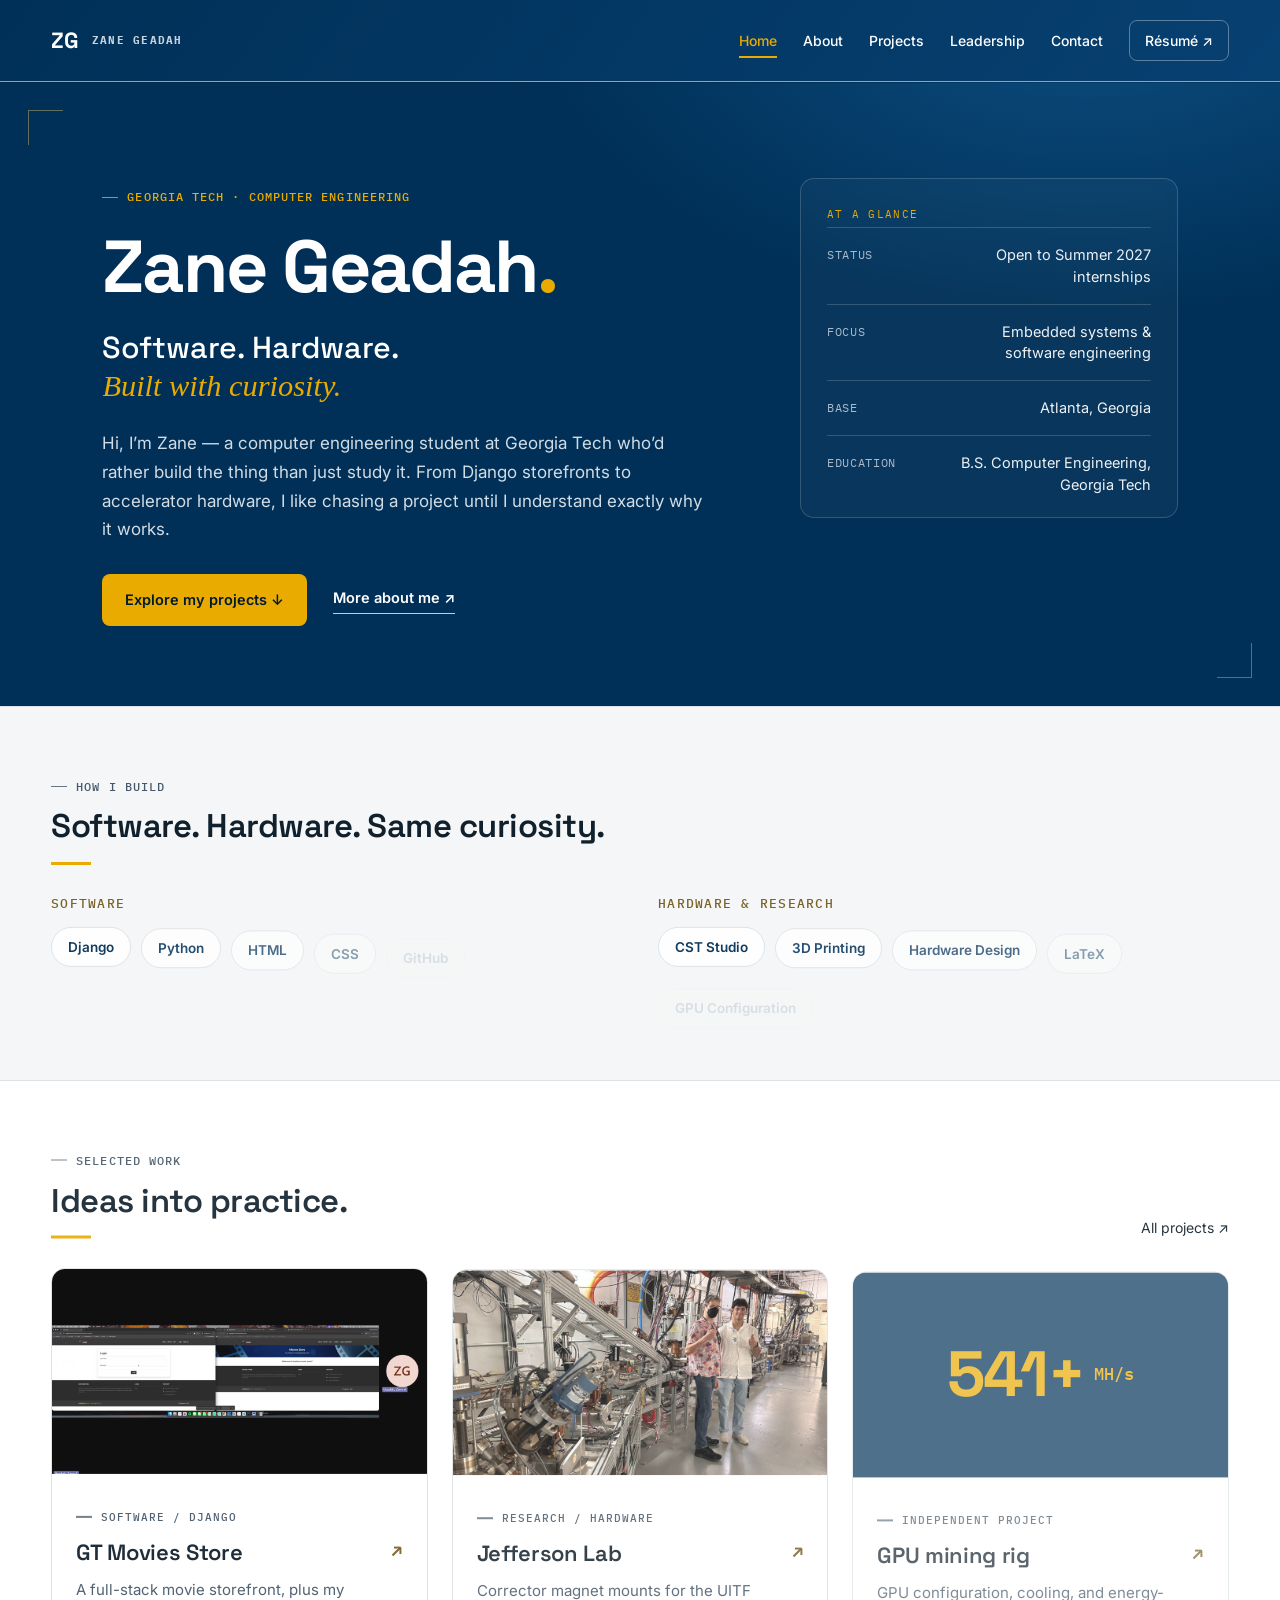
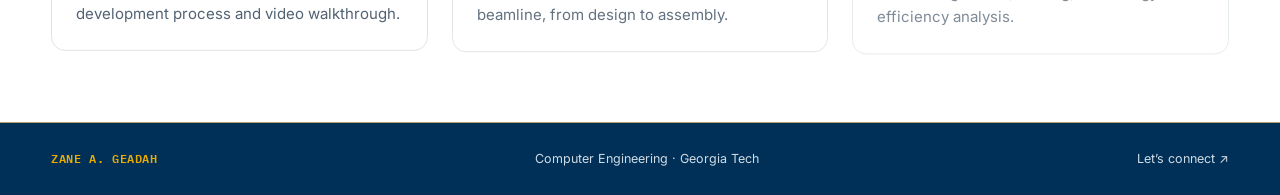
==== commit 04275852: "Redesign portfolio with an Apple HIG-informed engineering identity Apply the apple-design skill's fo" ====
--- a/index.html
+++ b/index.html
@@ -1 +1 @@
-<!doctype html><html lang="en"><head><meta charset="utf-8"><meta name="viewport" content="width=device-width,initial-scale=1"><title>Engineering portfolio | Zane Geadah</title><meta name="description" content="Zane Geadah — Georgia Tech computer engineering student. Projects, research, leadership, and a GT Movies Store walkthrough."><meta name="theme-color" content="#003057"><link rel="stylesheet" href="style.css"></head><body><a class="skip" href="#main">Skip to content</a><header><a class="brand" href="index.html">ZG<span>ZANE GEADAH</span></a><nav aria-label="Main navigation"><a href="index.html" aria-current="page">Home</a><a href="about.html">About</a><a href="projects.html">Projects</a><a href="leadership.html">Leadership</a><a href="contact.html">Contact</a><a class="resume" href="assets/Zane-Geadah-Resume.pdf" target="_blank" rel="noopener">Résumé ↗</a></nav></header><main id="main"><section class="home-hero wrap"><div class="hero-orb" aria-hidden="true"></div><p class="eyebrow">GEORGIA TECH / COMPUTER ENGINEERING</p><h1>Zane Geadah<span class="gold">.</span></h1><p class="hero-line">Software. Hardware.<br><em>Built with curiosity.</em></p><p class="intro-text">Hi, I’m Zane — a computer engineering student at Georgia Tech who’d rather build the thing than just study it. From Django storefronts to accelerator hardware, I like chasing a project until I understand exactly why it works.</p><div class="actions"><a class="button" href="projects.html">Explore my projects ↓</a><a class="text-link" href="about.html">More about me ↗</a></div><p class="availability">SEEKING SUMMER 2027 INTERNSHIPS</p></section><section class="toolbox wrap"><div class="section-title"><div><p class="eyebrow">HOW I BUILD</p><h2>Software. Hardware. Same curiosity.</h2></div></div><div class="toolbox-groups"><div class="toolbox-group"><h3>SOFTWARE</h3><div class="toolbox-tags"><span>Django</span><span>Python</span><span>HTML</span><span>CSS</span><span>GitHub</span><span>PythonAnywhere</span></div></div><div class="toolbox-group"><h3>HARDWARE &amp; RESEARCH</h3><div class="toolbox-tags"><span>CST Studio</span><span>3D Printing</span><span>Hardware Design</span><span>LaTeX</span><span>GPU Configuration</span><span>Thermal Management</span></div></div></div></section><section class="home-projects wrap"><div class="section-title"><div><p class="eyebrow">SELECTED WORK</p><h2>Ideas into practice.</h2></div><a href="projects.html">All projects ↗</a></div><div class="cards"><a class="card" href="gt-movies-store.html"><div class="card-image"><img src="assets/gt-movies-store-poster.jpg" alt="" loading="lazy"></div><div class="card-copy"><p class="eyebrow">SOFTWARE / DJANGO</p><h2>GT Movies Store<span aria-hidden="true">↗</span></h2><p>A full-stack movie storefront, plus my development process and video walkthrough.</p></div></a><a class="card" href="jefferson-lab.html"><div class="card-image"><img src="assets/uitf-beamline.jpg" alt="" loading="lazy"></div><div class="card-copy"><p class="eyebrow">RESEARCH / HARDWARE</p><h2>Jefferson Lab<span aria-hidden="true">↗</span></h2><p>Corrector magnet mounts for the UITF beamline, from design to assembly.</p></div></a><a class="card" href="mining-rig.html"><div class="card-mark" aria-hidden="true"><span data-count="700" data-suffix="+">700+</span> <small>MH/s</small></div><div class="card-copy"><p class="eyebrow">INDEPENDENT PROJECT</p><h2>GPU mining rig<span aria-hidden="true">↗</span></h2><p>GPU configuration, cooling, and energy-efficiency analysis.</p></div></a></div></section></main><footer><a class="footer-name" href="index.html">ZANE A. GEADAH</a><span>Computer Engineering · Georgia Tech</span><a href="mailto:zageadah@gmail.com">Let’s connect ↗</a></footer><dialog id="image-viewer" aria-label="Project image detail"><button id="close-viewer" aria-label="Close image">Close ×</button><img id="viewer-image" alt=""><p id="viewer-caption"></p></dialog><script src="assets/vendor/anime.min.js"></script><script src="site.js"></script><script src="motion.js"></script></body></html>+<!doctype html><html lang="en"><head><meta charset="utf-8"><meta name="viewport" content="width=device-width,initial-scale=1"><title>Engineering portfolio | Zane Geadah</title><meta name="description" content="Zane Geadah — Georgia Tech computer engineering student. Projects, research, leadership, and a GT Movies Store walkthrough."><meta name="theme-color" content="#003057"><link rel="icon" href="data:image/svg+xml,%3Csvg xmlns='http://www.w3.org/2000/svg' viewBox='0 0 64 64'%3E%3Crect width='64' height='64' rx='14' fill='%23003057'/%3E%3Ctext x='32' y='41' font-family='Georgia,serif' font-size='26' fill='%23eaab00' text-anchor='middle'%3EZG%3C/text%3E%3C/svg%3E"><link rel="preconnect" href="https://fonts.googleapis.com"><link rel="preconnect" href="https://fonts.gstatic.com" crossorigin><link rel="stylesheet" href="https://fonts.googleapis.com/css2?family=Space+Grotesk:wght@500;600;700&family=Inter:wght@400;500;600;700&family=IBM+Plex+Mono:wght@400;500;600&display=swap"><link rel="stylesheet" href="style.css"></head><body><a class="skip" href="#main">Skip to content</a><header><a class="brand" href="index.html">ZG<span>ZANE GEADAH</span></a><button class="nav-toggle" type="button" aria-expanded="false" aria-controls="site-nav"><span class="nav-toggle-bars" aria-hidden="true"></span><span class="visually-hidden">Menu</span></button><nav id="site-nav" aria-label="Main navigation"><a href="index.html" aria-current="page">Home</a><a href="about.html">About</a><a href="projects.html">Projects</a><a href="leadership.html">Leadership</a><a href="contact.html">Contact</a><a class="resume" href="assets/Zane-Geadah-Resume.pdf" target="_blank" rel="noopener">Résumé ↗</a></nav></header><main id="main"><section class="home-hero"><div class="hero-grid wrap"><div class="hero-copy"><p class="eyebrow">GEORGIA TECH · COMPUTER ENGINEERING</p><h1>Zane Geadah<span class="gold">.</span></h1><p class="hero-line">Software. Hardware.<br><em>Built with curiosity.</em></p><p class="intro-text">Hi, I’m Zane — a computer engineering student at Georgia Tech who’d rather build the thing than just study it. From Django storefronts to accelerator hardware, I like chasing a project until I understand exactly why it works.</p><div class="actions"><a class="button" href="projects.html">Explore my projects ↓</a><a class="text-link" href="about.html">More about me ↗</a></div></div><aside class="hero-plate" aria-label="At a glance"><p class="hero-plate-title">AT A GLANCE</p><dl><div><dt>Status</dt><dd>Open to Summer 2027 internships</dd></div><div><dt>Focus</dt><dd>Embedded systems &amp; software engineering</dd></div><div><dt>Base</dt><dd>Atlanta, Georgia</dd></div><div><dt>Education</dt><dd>B.S. Computer Engineering, Georgia Tech</dd></div></dl></aside></div></section><section class="toolbox wrap"><div class="section-title"><div><p class="eyebrow">HOW I BUILD</p><h2>Software. Hardware. Same curiosity.</h2></div></div><div class="toolbox-groups"><div class="toolbox-group"><h3>SOFTWARE</h3><div class="toolbox-tags"><span>Django</span><span>Python</span><span>HTML</span><span>CSS</span><span>GitHub</span><span>PythonAnywhere</span></div></div><div class="toolbox-group"><h3>HARDWARE &amp; RESEARCH</h3><div class="toolbox-tags"><span>CST Studio</span><span>3D Printing</span><span>Hardware Design</span><span>LaTeX</span><span>GPU Configuration</span><span>Thermal Management</span></div></div></div></section><section class="home-projects wrap"><div class="section-title"><div><p class="eyebrow">SELECTED WORK</p><h2>Ideas into practice.</h2></div><a href="projects.html">All projects ↗</a></div><div class="cards"><a class="card" href="gt-movies-store.html"><div class="card-image"><img src="assets/gt-movies-store-poster.jpg" alt="" loading="lazy"></div><div class="card-copy"><p class="eyebrow">SOFTWARE / DJANGO</p><h2>GT Movies Store<span aria-hidden="true">↗</span></h2><p>A full-stack movie storefront, plus my development process and video walkthrough.</p></div></a><a class="card" href="jefferson-lab.html"><div class="card-image"><img src="assets/uitf-beamline.jpg" alt="" loading="lazy"></div><div class="card-copy"><p class="eyebrow">RESEARCH / HARDWARE</p><h2>Jefferson Lab<span aria-hidden="true">↗</span></h2><p>Corrector magnet mounts for the UITF beamline, from design to assembly.</p></div></a><a class="card" href="mining-rig.html"><div class="card-mark" aria-hidden="true"><span data-count="700" data-suffix="+">700+</span> <small>MH/s</small></div><div class="card-copy"><p class="eyebrow">INDEPENDENT PROJECT</p><h2>GPU mining rig<span aria-hidden="true">↗</span></h2><p>GPU configuration, cooling, and energy-efficiency analysis.</p></div></a></div></section></main><footer><a class="footer-name" href="index.html">ZANE A. GEADAH</a><span>Computer Engineering · Georgia Tech</span><a href="mailto:zageadah@gmail.com">Let’s connect ↗</a></footer><dialog id="image-viewer" aria-label="Project image detail"><button id="close-viewer" aria-label="Close image">Close ×</button><img id="viewer-image" alt=""><p id="viewer-caption"></p></dialog><script src="assets/vendor/anime.min.js"></script><script src="site.js"></script><script src="motion.js"></script></body></html>
--- a/style.css
+++ b/style.css
@@ -1,6 +1,338 @@
-:root{--navy:#003057;--navy2:#00457c;--deep:#041a2c;--gold:#b3a369;--gold-bright:#eaab00;--ink:#12232f;--muted:#54677a;--paper:#fff;--line:#dbe1e6;--cream:#f8f6ee}*{box-sizing:border-box}html{scroll-behavior:smooth}body{margin:0;background:white;color:var(--ink);font:16px/1.7 Arial,Helvetica,sans-serif;min-height:100vh;display:flex;flex-direction:column}main{flex:1}a{color:inherit;text-decoration:none}a:hover{text-decoration:underline;text-underline-offset:5px}a:focus-visible,button:focus-visible{outline:3px solid var(--gold-bright);outline-offset:5px}img{display:block;width:100%;height:100%;object-fit:cover}p,h1,h2,h3,figure{margin:0}.wrap{max-width:1320px;margin:auto;padding-left:55px;padding-right:55px}header{background:linear-gradient(120deg,var(--navy),var(--navy2) 150%);color:white;display:flex;justify-content:space-between;align-items:center;gap:24px;padding:22px max(4%,calc((100vw - 1210px)/2));border-bottom:3px solid var(--gold);position:sticky;top:0;z-index:10;box-shadow:0 2px 18px #00000022;transition:padding .3s ease,box-shadow .3s ease}header.scrolled{padding-top:13px;padding-bottom:13px;box-shadow:0 8px 26px #00000038}.scroll-progress{position:fixed;top:0;left:0;height:3px;width:0%;background:linear-gradient(90deg,var(--gold),var(--gold-bright));z-index:50;pointer-events:none}.brand{display:flex;align-items:center;gap:14px;font-size:30px;letter-spacing:-1px;font-weight:800;color:var(--gold-bright)}.brand span{font-size:12px;letter-spacing:1.6px;color:white}nav{display:flex;gap:25px;align-items:center;font-size:14px}nav a{padding:5px 0;position:relative}nav a:not(.resume)::after{content:"";position:absolute;left:0;right:0;bottom:-3px;height:2px;background:var(--gold-bright);transform:scaleX(0);transform-origin:left;transition:transform .25s ease}nav a:not(.resume):hover::after{transform:scaleX(1)}nav a[aria-current]{color:var(--gold-bright)}nav a[aria-current]::after{transform:scaleX(1)}nav .resume{border:1px solid #ffffff65;padding:8px 14px;transition:border-color .2s,background .2s}nav .resume:hover{border-color:var(--gold-bright);background:#ffffff12;text-decoration:none}h1{font-size:clamp(38px,5.5vw,70px);line-height:1.09;letter-spacing:-2px;font-weight:700}h1 em{font-style:normal;color:#8c722f}h2{font-size:32px;line-height:1.2;letter-spacing:-.8px}h3{font-size:24px;line-height:1.3}.eyebrow{font-size:12px;letter-spacing:1.7px;font-weight:700;display:inline-flex;align-items:center;gap:8px}.eyebrow::before{content:"";width:18px;height:2px;background:currentColor;opacity:.75;flex:none}.home-hero{max-width:none;position:relative;overflow:hidden;background:radial-gradient(1100px 620px at 82% -10%,#0a4677 0%,var(--navy) 55%),linear-gradient(160deg,var(--navy),var(--deep));color:white;padding:78px max(4%,calc((100vw - 1210px)/2)) 64px}.home-hero::before{content:"";position:absolute;inset:0;background-image:linear-gradient(#ffffff0d 1px,transparent 1px),linear-gradient(90deg,#ffffff0d 1px,transparent 1px);background-size:46px 46px;-webkit-mask-image:linear-gradient(180deg,#000,transparent 75%);mask-image:linear-gradient(180deg,#000,transparent 75%);pointer-events:none}.hero-orb{position:absolute;right:-8%;top:-18%;width:520px;height:520px;border:1px solid var(--gold);border-radius:50%;opacity:.16;pointer-events:none}.hero-orb::before{content:"";position:absolute;inset:60px;border:1px solid var(--gold);border-radius:50%;opacity:.6}.home-hero>*{position:relative}.home-hero .eyebrow{color:var(--gold-bright)}.home-hero h1{font-size:clamp(58px,8vw,108px);margin:22px 0 24px;letter-spacing:-4px}.gold{color:var(--gold-bright)}.hero-line{font-size:clamp(31px,4vw,48px);line-height:1.18}.hero-line em{font-family:Georgia,serif;color:var(--gold-bright);font-weight:400}.intro-text{max-width:630px;color:#d2dce5;font-size:18px;margin:25px 0}.actions{display:flex;align-items:center;gap:28px;flex-wrap:wrap;margin-top:26px}.button{background:var(--gold-bright);color:var(--navy);display:inline-flex;align-items:center;gap:22px;padding:13px 22px;font-size:14px;font-weight:700;border:1px solid transparent;transition:transform .18s ease,box-shadow .18s ease,background .18s ease}.button:hover{transform:translateY(-2px);box-shadow:0 12px 26px #eaab0040;text-decoration:none;background:#f6bb2a}.button-outline{background:transparent;color:var(--navy);display:inline-flex;align-items:center;gap:22px;padding:12px 21px;font-size:14px;font-weight:700;border:1.5px solid var(--navy);transition:transform .18s ease,box-shadow .18s ease,background .18s ease,color .18s ease}.button-outline:hover{background:var(--navy);color:#fff;text-decoration:none;transform:translateY(-2px);box-shadow:0 12px 26px #00305730}.availability{font-size:12px;letter-spacing:1.5px;margin-top:31px;color:#c4d0dc;display:inline-flex;align-items:center;gap:9px}.availability::before{content:"";width:7px;height:7px;border-radius:50%;background:var(--gold-bright);box-shadow:0 0 0 3px #eaab0026}.section-title{display:flex;justify-content:space-between;align-items:end;gap:24px;margin-bottom:27px}.section-title .eyebrow{color:var(--muted);margin-bottom:10px}.section-title>a{font-size:14px}.section-title h2,.prose h2{position:relative;padding-bottom:16px}.section-title h2::after,.prose h2::after{content:"";position:absolute;left:0;bottom:0;width:46px;height:3px;background:var(--gold-bright)}.home-projects{padding-top:52px;padding-bottom:65px}.cards{display:grid;grid-template-columns:repeat(3,minmax(0,1fr));gap:23px;perspective:1400px}.card{display:block;border:1px solid var(--line);background:#fff;transition:transform .2s,box-shadow .2s,border-color .2s;position:relative;overflow:hidden}.card::before{content:"";position:absolute;left:0;right:0;top:0;height:3px;background:var(--gold-bright);transform:scaleX(0);transform-origin:left;transition:transform .28s ease;z-index:1}.card:hover::before{transform:scaleX(1)}.card:hover{transform:translateY(-6px);box-shadow:0 18px 36px #00305722;text-decoration:none;border-color:#c4cfd8}.card-image{height:205px;overflow:hidden;background:var(--deep)}.card-image img{transition:transform .35s ease}.card:hover .card-image img{transform:scale(1.05)}.card-copy{padding:24px}.card-copy .eyebrow{font-size:11px;color:#667687}.card-copy h2{font-size:24px;display:flex;justify-content:space-between;gap:13px;margin:11px 0 12px}.card-copy h2 span{font-size:20px;color:#886d2c;transition:transform .2s ease}.card:hover .card-copy h2 span{transform:translate(3px,-3px)}.card-copy>p:last-child{color:var(--muted);font-size:15px;line-height:1.6}.card-mark{height:205px;background:var(--navy);color:var(--gold-bright);display:flex;align-items:center;justify-content:center;font-size:74px;letter-spacing:-3px;font-weight:700;gap:9px}.card-mark small{font-size:21px;letter-spacing:0}.page-heading{padding-top:57px;padding-bottom:43px}.page-heading .eyebrow{color:#81692e;margin-bottom:19px}.lede{max-width:740px;margin-top:22px;color:var(--muted);font-size:19px}.breadcrumb{padding-top:28px;font-size:14px;color:#60768a}.breadcrumb+.page-heading{padding-top:26px}.project-list{padding-bottom:75px}.split{display:grid;grid-template-columns:.85fr 1.15fr;gap:65px;align-items:start;padding-bottom:75px}.about-photo{height:610px}.about-photo img{object-position:center 40%}figcaption{font-size:12px;color:var(--muted);padding:12px 0;line-height:1.5}.prose h2{margin-bottom:21px}.prose>p{color:var(--muted);margin-bottom:19px;font-size:17px}.education-block{border-top:2px solid #b3a369;margin-top:31px;padding-top:24px}.education-block .eyebrow{color:#7e692f;margin-bottom:8px}.education-block p:not(.eyebrow){color:var(--muted);margin-top:10px}.stat-strip{padding:14px 0 75px;display:grid;grid-template-columns:repeat(4,minmax(0,1fr));gap:20px}.stat{border-top:3px solid var(--gold);padding:22px 4px 0}.stat strong{display:block;font-size:clamp(36px,4.2vw,54px);letter-spacing:-2px;color:var(--navy);line-height:1}.stat span{display:block;margin-top:10px;color:var(--muted);font-size:14px;line-height:1.5}.toolbox{padding-top:54px;padding-bottom:60px;background:var(--cream);border-top:1px solid var(--line);border-bottom:1px solid var(--line)}.toolbox-groups{display:grid;grid-template-columns:1fr 1fr;gap:34px;margin-top:26px}.toolbox-group h3{font-size:14px;letter-spacing:1.4px;color:#7e692f;margin-bottom:14px}.toolbox-tags{display:flex;flex-wrap:wrap;gap:10px}.toolbox-tags span{font-size:13.5px;font-weight:600;color:var(--navy);background:#fff;border:1px solid var(--line);padding:8px 15px;transition:transform .2s ease,border-color .2s ease,box-shadow .2s ease}.toolbox-tags span:hover{border-color:var(--gold);box-shadow:0 8px 18px #00305718;transform:translateY(-3px)}.lab-overview{display:grid;grid-template-columns:1fr 1.08fr;gap:46px;align-items:start}.lab-overview figure{height:430px}.lab-overview img{object-position:center}.tags{display:flex;flex-wrap:wrap;gap:8px;margin-top:22px}.tags span{font-size:12px;border:1px solid #aebcc9;padding:4px 10px}.lab-process{padding-top:73px;padding-bottom:80px}.evidence-grid{display:grid;grid-template-columns:repeat(4,minmax(0,1fr));gap:18px}.evidence-item{appearance:none;border:0;background:none;padding:0;color:inherit;text-align:left;font:inherit;cursor:pointer}.evidence-visual{height:210px;display:block;border:1px solid var(--line);background:#f3f5f7}.evidence-visual img{object-fit:contain}.evidence-caption{display:block;margin-top:13px}.evidence-caption small{display:block;font-size:11px;letter-spacing:1px;color:#6d602f}.evidence-caption strong{display:block;font-size:16px;line-height:1.4;margin-top:7px}.evidence-caption strong>span{color:#8c722f}.mining-layout{display:grid;grid-template-columns:.8fr 1.2fr;gap:60px;padding-bottom:85px;align-items:start}.mining-metric{background:var(--navy);color:var(--gold-bright);padding:45px;border-left:3px solid var(--gold)}.mining-metric strong{display:block;font-size:110px;line-height:1;letter-spacing:-5px}.mining-metric>span{font-size:32px}.mining-metric p{font-size:13px;color:#c3d0dc;margin-top:22px}.leadership-cards{grid-template-columns:repeat(2,1fr)}.leadership-cards .card-image{height:300px}.leadership-cards .card:first-child img{object-position:center 30%}.honor-society{padding-top:55px;padding-bottom:70px}.honor-society .eyebrow{margin-bottom:12px}.honor-society p{max-width:790px}.hockey-layout{grid-template-columns:1fr 1fr}.hockey-layout figure{height:670px}.hockey-layout img{object-fit:contain;background:#f3f5f7}.science-layout{padding-bottom:75px;display:grid;gap:36px}.science-layout figure img{height:auto;max-height:590px;object-fit:contain}.science-layout .prose{max-width:820px}.contact-page{padding-bottom:120px}.email{font-size:clamp(24px,4vw,46px);font-weight:700;border-bottom:2px solid #b3a369;padding-bottom:8px;overflow-wrap:anywhere}.contact-links{display:flex;gap:30px;flex-wrap:wrap;margin-top:36px}.contact-links a{font-size:16px}footer{display:flex;justify-content:space-between;gap:22px;align-items:center;background:var(--navy);color:#d0dce5;padding:27px max(4%,calc((100vw - 1210px)/2));font-size:12px;border-top:3px solid var(--gold)}.footer-name{font-weight:700;color:var(--gold-bright);letter-spacing:1px}.skip{position:absolute;top:-100px;background:white;padding:15px;z-index:20}.skip:focus{top:0}dialog{border:0;padding:24px;background:white;max-width:94vw;max-height:94vh;width:1100px;box-shadow:0 20px 100px #0005}dialog::backdrop{background:#001e36dd}dialog img{height:auto;max-height:76vh;object-fit:contain;margin:auto}dialog p{font-size:14px;margin-top:12px}#close-viewer{display:block;margin:0 0 15px auto;border:1px solid #a0adb9;background:white;padding:9px 16px;color:var(--ink);font:inherit;cursor:pointer}body:has(dialog[open]){overflow:hidden}.movie-page{padding-top:28px;padding-bottom:75px}
-@media(max-width:1000px){header{flex-wrap:wrap}nav{gap:23px}.wrap{padding-left:32px;padding-right:32px}.cards{gap:18px}.card-copy{padding:19px}.card-copy h2{font-size:22px}.split{gap:35px}.about-photo{height:550px}.lab-overview{gap:28px}.evidence-grid{grid-template-columns:repeat(2,1fr)}.evidence-visual{height:260px}.mining-layout{gap:30px}.mining-metric{padding:32px}.mining-metric strong{font-size:88px}}
-@media(max-width:700px){header{padding:20px 22px;gap:17px}.brand{font-size:26px}.brand span{font-size:11px}nav{gap:16px;flex-wrap:wrap;font-size:14px}.wrap{padding-left:23px;padding-right:23px}.home-hero{padding:45px 23px}.home-hero h1{letter-spacing:-2px}.cards{grid-template-columns:1fr}.card-image,.card-mark{height:240px}.page-heading{padding-top:38px;padding-bottom:32px}h1{font-size:42px;letter-spacing:-1.4px}h2{font-size:28px}.split,.lab-overview,.mining-layout{grid-template-columns:1fr;gap:40px}.about-photo{height:490px;max-width:390px;width:100%;margin:0 auto 10px}.lab-overview figure{height:auto}.lab-overview img{height:310px}.lab-process{padding-top:42px}.evidence-visual{height:180px}.evidence-grid{gap:25px 14px}.evidence-caption small{font-size:10px}.evidence-caption strong{font-size:14px}.section-title{align-items:start}.section-title>a{white-space:nowrap}.mining-metric{padding:30px}.hockey-layout figure{height:540px}.leadership-cards{grid-template-columns:1fr}.science-layout{gap:25px}.contact-page{padding-bottom:85px}footer{flex-wrap:wrap;padding:25px 23px}.movie-page{padding-left:15px;padding-right:15px}.breadcrumb{padding-top:22px}.prose>p{font-size:16px}.card:hover{transform:none}.stat-strip{grid-template-columns:1fr 1fr;padding-bottom:55px}.toolbox-groups{grid-template-columns:1fr;gap:26px}.toolbox{padding-top:40px;padding-bottom:44px}}@media(prefers-reduced-motion:reduce){html{scroll-behavior:auto}.card,header,.scroll-progress{transition:none}}
+:root{
+  --navy:#003057;--navy-deep:#001b30;--navy-2:#0b4a82;
+  --gold:#eaab00;--gold-muted:#b3a369;--gold-ink:#7a6329;
+  --ink:#10202c;--ink-2:#46586a;
+  --surface:#fff;--surface-alt:#f4f6f7;--surface-navy-alt:#082742;
+  --line:#dce2e6;--line-strong:#c3ccd3;--line-on-navy:#ffffff2b;
+  --radius-s:8px;--radius-m:14px;--radius-l:20px;
+  --shadow-s:0 1px 2px #0a1f3010,0 2px 8px #0a1f3010;
+  --shadow-m:0 4px 14px #0a1f301a,0 14px 34px #0a1f3014;
+  --shadow-l:0 18px 46px #0a1f3022,0 4px 14px #0a1f3014;
+  --ease:cubic-bezier(.16,.8,.24,1);
+  --font-display:"Space Grotesk",system-ui,"Segoe UI",sans-serif;
+  --font-body:"Inter",system-ui,"Segoe UI",Helvetica,Arial,sans-serif;
+  --font-mono:"IBM Plex Mono",ui-monospace,"SFMono-Regular",Menlo,monospace;
+}
+*{box-sizing:border-box}
+html{scroll-behavior:smooth}
+body{margin:0;background:var(--surface);color:var(--ink);font:1.0625rem/1.65 var(--font-body);min-height:100vh;display:flex;flex-direction:column;-webkit-font-smoothing:antialiased;text-rendering:optimizeLegibility}
+main{flex:1}
+a{color:inherit;text-decoration:none}
+a:hover{text-decoration:underline;text-underline-offset:5px}
+a:focus-visible,button:focus-visible{outline:2.5px solid var(--gold);outline-offset:4px;border-radius:2px}
+img{display:block;width:100%;height:100%;object-fit:cover}
+p,h1,h2,h3,figure,dl,dd{margin:0}
+.visually-hidden{position:absolute;width:1px;height:1px;padding:0;margin:-1px;overflow:hidden;clip:rect(0,0,0,0);white-space:nowrap;border:0}
+.wrap{max-width:1280px;margin:auto;padding-left:clamp(20px,4vw,55px);padding-right:clamp(20px,4vw,55px)}
+
+/* ---------- Type ---------- */
+h1{font-family:var(--font-display);font-weight:700;font-size:clamp(2.3rem,1.9rem + 2vw,3.6rem);line-height:1.08;letter-spacing:-.02em}
+h1 em{font-style:normal;color:var(--gold-ink)}
+h2{font-family:var(--font-display);font-weight:600;font-size:clamp(1.55rem,1.35rem + 1vw,2.05rem);line-height:1.2;letter-spacing:-.015em}
+h3{font-family:var(--font-display);font-weight:600;font-size:1.4rem;line-height:1.3;letter-spacing:-.01em}
+.eyebrow{font-family:var(--font-mono);font-size:12px;letter-spacing:.09em;font-weight:500;display:inline-flex;align-items:center;gap:9px;text-transform:uppercase}
+.eyebrow::before{content:"";width:16px;height:1.5px;background:currentColor;opacity:.8;flex:none}
+
+/* ---------- Header / nav ---------- */
+.scroll-progress{position:fixed;top:0;left:0;height:2.5px;width:0%;background:linear-gradient(90deg,var(--gold-muted),var(--gold));z-index:60;pointer-events:none}
+header{background:linear-gradient(125deg,var(--navy),var(--navy-2) 160%);color:#fff;display:flex;justify-content:space-between;align-items:center;gap:20px;padding:20px max(4%,calc((100vw - 1210px)/2));border-bottom:1px solid var(--gold-muted);position:sticky;top:0;z-index:50;box-shadow:0 1px 0 #00000030;transition:padding .3s var(--ease),box-shadow .3s var(--ease)}
+header.scrolled{padding-top:12px;padding-bottom:12px;box-shadow:0 10px 30px #00000030}
+.brand{display:flex;align-items:center;gap:13px;font-family:var(--font-display);font-size:22px;font-weight:700;letter-spacing:-.01em;color:#fff}
+.brand span{font-family:var(--font-mono);font-size:10.5px;letter-spacing:.12em;color:#c7d4de;text-transform:uppercase}
+nav{display:flex;gap:26px;align-items:center;font-size:14px;font-weight:500}
+nav a{padding:6px 0;position:relative;white-space:nowrap}
+nav a:not(.resume)::after{content:"";position:absolute;left:0;right:0;bottom:0;height:2px;background:var(--gold);transform:scaleX(0);transform-origin:left;transition:transform .25s var(--ease)}
+nav a:not(.resume):hover::after{transform:scaleX(1)}
+nav a[aria-current]{color:var(--gold)}
+nav a[aria-current]::after{transform:scaleX(1)}
+nav .resume{border:1px solid #ffffff55;padding:8px 15px;border-radius:var(--radius-s);transition:border-color .2s,background .2s}
+nav .resume:hover{border-color:var(--gold);background:#ffffff14;text-decoration:none}
+.nav-toggle{display:none;width:40px;height:40px;border:1px solid #ffffff40;border-radius:var(--radius-s);background:transparent;padding:0;align-items:center;justify-content:center;cursor:pointer;flex:none}
+.nav-toggle-bars,.nav-toggle-bars::before,.nav-toggle-bars::after{content:"";display:block;width:18px;height:1.5px;background:#fff;transition:transform .25s var(--ease),opacity .2s}
+.nav-toggle-bars{position:relative}
+.nav-toggle-bars::before{position:absolute;top:-6px}
+.nav-toggle-bars::after{position:absolute;top:6px}
+header.nav-open .nav-toggle-bars{background:transparent}
+header.nav-open .nav-toggle-bars::before{transform:translateY(6px) rotate(45deg)}
+header.nav-open .nav-toggle-bars::after{transform:translateY(-6px) rotate(-45deg)}
+
+/* ---------- Buttons / links ---------- */
+.actions{display:flex;align-items:center;gap:26px;flex-wrap:wrap;margin-top:30px}
+.button{background:var(--gold);color:var(--navy-deep);display:inline-flex;align-items:center;gap:16px;padding:13px 22px;font-family:var(--font-body);font-size:14.5px;font-weight:600;border-radius:var(--radius-s);border:1px solid transparent;transition:transform .18s var(--ease),box-shadow .18s var(--ease),background .18s var(--ease)}
+.button:hover{transform:translateY(-2px);box-shadow:0 14px 28px #eaab0038;text-decoration:none;background:#f5bb2a}
+.button-outline{background:transparent;color:var(--navy);display:inline-flex;align-items:center;gap:16px;padding:12px 21px;font-family:var(--font-body);font-size:14.5px;font-weight:600;border-radius:var(--radius-s);border:1.5px solid var(--navy);transition:transform .18s var(--ease),box-shadow .18s var(--ease),background .18s var(--ease),color .18s var(--ease)}
+.button-outline:hover{background:var(--navy);color:#fff;text-decoration:none;transform:translateY(-2px);box-shadow:0 14px 28px #00305730}
+.text-link{font-weight:600;font-size:14.5px;border-bottom:1px solid var(--line-strong);padding-bottom:3px;transition:border-color .2s}
+.text-link:hover{border-color:var(--ink);text-decoration:none}
+
+/* ---------- Hero ---------- */
+.home-hero{max-width:none;position:relative;overflow:hidden;background:radial-gradient(1000px 560px at 85% -12%,#0c4d80 0%,var(--navy) 55%),linear-gradient(165deg,var(--navy),var(--navy-deep));color:#fff;padding:clamp(56px,8vw,96px) max(4%,calc((100vw - 1210px)/2)) clamp(56px,7vw,80px)}
+.home-hero::before,.home-hero::after{content:"";position:absolute;width:34px;height:34px;border-top:1.5px solid var(--gold-muted);border-left:1.5px solid var(--gold-muted);opacity:.55;pointer-events:none}
+.home-hero::before{top:28px;left:28px}
+.home-hero::after{bottom:28px;right:28px;top:auto;left:auto;border-top:none;border-left:none;border-bottom:1.5px solid var(--gold-muted);border-right:1.5px solid var(--gold-muted)}
+.hero-grid{display:grid;grid-template-columns:1.35fr .8fr;gap:60px;align-items:start;position:relative}
+.hero-copy .eyebrow{color:var(--gold)}
+.hero-copy h1{font-size:clamp(2.6rem,2.1rem + 4vw,4.6rem);margin:20px 0 22px;letter-spacing:-.03em}
+.gold{color:var(--gold)}
+.hero-line{font-family:var(--font-display);font-weight:500;font-size:clamp(1.35rem,1.15rem + 1.4vw,1.9rem);line-height:1.25}
+.hero-line em{font-family:Georgia,"Times New Roman",serif;font-style:italic;color:var(--gold);font-weight:400}
+.intro-text{max-width:600px;color:#d2dce5;font-size:1.0625rem;line-height:1.7;margin:24px 0}
+.availability{font-family:var(--font-mono);font-size:11.5px;letter-spacing:.08em;margin-top:8px;color:#c4d0dc;display:inline-flex;align-items:center;gap:9px;text-transform:uppercase}
+.availability::before{content:"";width:6px;height:6px;border-radius:50%;background:var(--gold);box-shadow:0 0 0 3px #eaab0026}
+.hero-plate{background:#ffffff08;border:1px solid var(--line-on-navy);border-radius:var(--radius-m);padding:26px 26px 6px;backdrop-filter:blur(6px)}
+.hero-plate-title{font-family:var(--font-mono);font-size:11px;letter-spacing:.12em;color:var(--gold);text-transform:uppercase;margin-bottom:4px}
+.hero-plate dl{display:flex;flex-direction:column}
+.hero-plate div{display:flex;justify-content:space-between;gap:16px;padding:16px 0;border-top:1px solid var(--line-on-navy)}
+.hero-plate dt{font-family:var(--font-mono);font-size:11.5px;letter-spacing:.06em;color:#a9bacb;text-transform:uppercase;flex:none;padding-top:2px}
+.hero-plate dd{font-size:14.5px;line-height:1.5;color:#eef2f5;text-align:right;max-width:62%}
+
+/* ---------- Section headers ---------- */
+.section-title{display:flex;justify-content:space-between;align-items:end;gap:24px;margin-bottom:30px}
+.section-title .eyebrow{color:var(--ink-2);margin-bottom:11px}
+.section-title>a{font-size:14px}
+.section-title h2,.prose h2{position:relative;padding-bottom:18px}
+.section-title h2::after,.prose h2::after{content:"";position:absolute;left:0;bottom:0;width:40px;height:2.5px;background:var(--gold)}
+
+/* ---------- Toolbox ---------- */
+.toolbox{padding-top:60px;padding-bottom:64px;background:var(--surface-alt);border-top:1px solid var(--line);border-bottom:1px solid var(--line)}
+.toolbox-groups{display:grid;grid-template-columns:1fr 1fr;gap:36px;margin-top:28px}
+.toolbox-group h3{font-family:var(--font-mono);font-size:12.5px;letter-spacing:.1em;font-weight:500;color:var(--gold-ink);margin-bottom:15px;text-transform:uppercase}
+.toolbox-tags{display:flex;flex-wrap:wrap;gap:10px}
+.toolbox-tags span{font-family:var(--font-body);font-size:13.5px;font-weight:600;color:var(--navy);background:#fff;border:1px solid var(--line);border-radius:999px;padding:8px 16px;transition:transform .2s var(--ease),border-color .2s,box-shadow .2s}
+.toolbox-tags span:hover{border-color:var(--gold-muted);box-shadow:var(--shadow-s);transform:translateY(-2px)}
+
+/* ---------- Cards ---------- */
+.home-projects{padding-top:58px;padding-bottom:72px}
+.cards{display:grid;grid-template-columns:repeat(3,minmax(0,1fr));gap:24px}
+.card{display:block;border:1px solid var(--line);background:#fff;border-radius:var(--radius-m);transition:transform .22s var(--ease),box-shadow .22s var(--ease),border-color .22s var(--ease);position:relative;overflow:hidden}
+.card::before{content:"";position:absolute;left:0;right:0;top:0;height:3px;background:var(--gold);transform:scaleX(0);transform-origin:left;transition:transform .3s var(--ease);z-index:1}
+.card:hover::before{transform:scaleX(1)}
+.card:hover{transform:translateY(-5px);box-shadow:var(--shadow-l);text-decoration:none;border-color:var(--line-strong)}
+.card-image{height:205px;overflow:hidden;background:var(--navy-deep)}
+.card-image img{transition:transform .4s var(--ease)}
+.card:hover .card-image img{transform:scale(1.045)}
+.card-copy{padding:24px}
+.card-copy .eyebrow{font-size:11px;color:var(--ink-2)}
+.card-copy h2{font-size:22px;display:flex;justify-content:space-between;gap:13px;margin:13px 0 12px}
+.card-copy h2 span{font-size:19px;color:var(--gold-ink);transition:transform .2s var(--ease)}
+.card:hover .card-copy h2 span{transform:translate(3px,-3px)}
+.card-copy>p:last-child{color:var(--ink-2);font-size:15px;line-height:1.6}
+.card-mark{height:205px;background:var(--navy);color:var(--gold);display:flex;align-items:center;justify-content:center;font-family:var(--font-display);font-size:64px;letter-spacing:-.03em;font-weight:700;gap:9px}
+.card-mark small{font-family:var(--font-mono);font-size:17px;letter-spacing:0;font-weight:500}
+
+/* ---------- Page heading / prose ---------- */
+.page-heading{padding-top:60px;padding-bottom:44px}
+.page-heading .eyebrow{color:var(--gold-ink);margin-bottom:20px}
+.lede{max-width:720px;margin-top:20px;color:var(--ink-2);font-size:1.15rem;line-height:1.6}
+.breadcrumb{padding-top:30px;font-size:14px;color:var(--ink-2)}
+.breadcrumb a{font-weight:600}
+.breadcrumb+.page-heading{padding-top:26px}
+.project-list{padding-bottom:80px}
+.split{display:grid;grid-template-columns:.85fr 1.15fr;gap:64px;align-items:start;padding-bottom:80px}
+.about-photo{height:600px;border-radius:var(--radius-m);overflow:hidden}
+.about-photo img{object-position:center 40%}
+figcaption{font-size:12.5px;color:var(--ink-2);padding:13px 0;line-height:1.5}
+.prose h2{margin-bottom:22px}
+.prose>p{color:var(--ink-2);margin-bottom:19px;font-size:1.0625rem;line-height:1.7}
+.education-block{border-top:2px solid var(--gold-muted);margin-top:32px;padding-top:24px}
+.education-block .eyebrow{color:var(--gold-ink);margin-bottom:9px}
+.education-block p:not(.eyebrow){color:var(--ink-2);margin-top:10px}
+
+/* ---------- Stats ---------- */
+.stat-strip{padding:16px 0 78px;display:grid;grid-template-columns:repeat(4,minmax(0,1fr));gap:22px}
+.stat{border-top:2.5px solid var(--gold-muted);padding:22px 4px 0}
+.stat strong{display:block;font-family:var(--font-display);font-size:clamp(2.1rem,1.7rem + 2vw,3.1rem);letter-spacing:-.02em;color:var(--navy);line-height:1;font-weight:700}
+.stat span{display:block;margin-top:11px;color:var(--ink-2);font-size:14px;line-height:1.5}
+
+/* ---------- Jefferson Lab / evidence ---------- */
+.lab-overview{display:grid;grid-template-columns:1fr 1.08fr;gap:48px;align-items:start}
+.lab-overview figure{height:430px;border-radius:var(--radius-m);overflow:hidden}
+.lab-overview img{object-position:center}
+.tags{display:flex;flex-wrap:wrap;gap:9px;margin-top:24px}
+.tags span{font-family:var(--font-mono);font-size:11.5px;color:var(--ink-2);border:1px solid var(--line-strong);border-radius:999px;padding:5px 12px}
+.lab-process{padding-top:74px;padding-bottom:84px}
+.evidence-grid{display:grid;grid-template-columns:repeat(4,minmax(0,1fr));gap:20px}
+.evidence-item{appearance:none;border:0;background:none;padding:0;color:inherit;text-align:left;font:inherit;cursor:pointer}
+.evidence-visual{height:210px;display:block;border:1px solid var(--line);border-radius:var(--radius-s);background:var(--surface-alt);overflow:hidden;transition:box-shadow .2s,border-color .2s}
+.evidence-item:hover .evidence-visual{border-color:var(--gold-muted);box-shadow:var(--shadow-s)}
+.evidence-visual img{object-fit:contain}
+.evidence-caption{display:block;margin-top:14px}
+.evidence-caption small{display:block;font-family:var(--font-mono);font-size:10.5px;letter-spacing:.07em;color:var(--gold-ink);text-transform:uppercase}
+.evidence-caption strong{display:block;font-family:var(--font-body);font-weight:600;font-size:15.5px;line-height:1.4;margin-top:7px}
+.evidence-caption strong>span{color:var(--gold-ink)}
+
+/* ---------- Mining rig ---------- */
+.mining-layout{display:grid;grid-template-columns:.8fr 1.2fr;gap:56px;padding-bottom:88px;align-items:start}
+.mining-metric{background:var(--navy);color:var(--gold);padding:44px;border-radius:var(--radius-m);border-left:3px solid var(--gold-muted)}
+.mining-metric strong{display:block;font-family:var(--font-display);font-size:96px;line-height:1;letter-spacing:-.03em;font-weight:700}
+.mining-metric>span{font-family:var(--font-mono);font-size:26px}
+.mining-metric p{font-family:var(--font-mono);font-size:12.5px;color:#c3d0dc;margin-top:22px;letter-spacing:.03em}
+
+/* ---------- Leadership ---------- */
+.leadership-cards{grid-template-columns:repeat(2,1fr)}
+.leadership-cards .card-image{height:300px}
+.leadership-cards .card:first-child img{object-position:center 30%}
+.honor-society{padding-top:58px;padding-bottom:74px}
+.honor-society .eyebrow{margin-bottom:13px;color:var(--gold-ink)}
+.honor-society p{max-width:790px;color:var(--ink-2);font-size:1.0625rem;line-height:1.7}
+
+/* ---------- Hockey / Science Olympiad ---------- */
+.hockey-layout{grid-template-columns:1fr 1fr}
+.hockey-layout figure{height:640px;border-radius:var(--radius-m);overflow:hidden}
+.hockey-layout img{object-fit:contain;background:var(--surface-alt)}
+.science-layout{padding-bottom:80px;display:grid;gap:36px}
+.science-layout figure{border-radius:var(--radius-m);overflow:hidden}
+.science-layout figure img{height:auto;max-height:580px;object-fit:contain}
+.science-layout .prose{max-width:820px}
+
+/* ---------- Contact ---------- */
+.contact-page{padding-bottom:130px}
+.email{font-family:var(--font-display);font-size:clamp(1.6rem,1.2rem + 3vw,3rem);font-weight:700;border-bottom:2px solid var(--gold-muted);padding-bottom:10px;overflow-wrap:anywhere;display:inline-block}
+.contact-links{display:flex;gap:30px;flex-wrap:wrap;margin-top:38px}
+.contact-links a{font-size:16px;font-weight:600}
+
+/* ---------- Footer ---------- */
+footer{display:flex;justify-content:space-between;gap:22px;align-items:center;background:var(--navy);color:#d0dce5;padding:26px max(4%,calc((100vw - 1210px)/2));font-size:12.5px;border-top:1px solid var(--gold-muted)}
+.footer-name{font-family:var(--font-mono);font-weight:600;color:var(--gold);letter-spacing:.05em;font-size:12px}
+.skip{position:absolute;top:-100px;background:#fff;padding:15px;z-index:70;border-radius:0 0 var(--radius-s) 0}
+.skip:focus{top:0}
+
+/* ---------- Dialog / image viewer ---------- */
+dialog{border:0;padding:24px;background:#fff;border-radius:var(--radius-m);max-width:94vw;max-height:94vh;width:1100px;box-shadow:var(--shadow-l)}
+dialog::backdrop{background:#001e36dd}
+dialog img{height:auto;max-height:76vh;object-fit:contain;margin:auto;border-radius:var(--radius-s)}
+dialog p{font-size:14px;margin-top:12px;color:var(--ink-2)}
+#close-viewer{display:block;margin:0 0 15px auto;border:1px solid var(--line-strong);border-radius:var(--radius-s);background:#fff;padding:9px 16px;color:var(--ink);font:inherit;cursor:pointer}
+body:has(dialog[open]){overflow:hidden}
+.movie-page{padding-top:30px;padding-bottom:80px}
+
+@media(max-width:1000px){
+  nav{gap:22px}
+  .wrap{padding-left:32px;padding-right:32px}
+  .hero-grid{grid-template-columns:1fr;gap:36px}
+  .hero-plate{max-width:480px}
+  .cards{gap:18px}
+  .card-copy{padding:19px}
+  .card-copy h2{font-size:21px}
+  .split{gap:36px}
+  .about-photo{height:540px}
+  .lab-overview{gap:28px}
+  .evidence-grid{grid-template-columns:repeat(2,1fr)}
+  .evidence-visual{height:260px}
+  .mining-layout{gap:30px}
+  .mining-metric{padding:32px}
+  .mining-metric strong{font-size:78px}
+}
+@media(max-width:760px){
+  header{flex-wrap:wrap;padding:16px 22px;gap:14px}
+  .brand{font-size:19px}
+  .brand span{font-size:10px}
+  .nav-toggle{display:flex}
+  nav{position:absolute;top:100%;left:0;right:0;background:var(--navy-deep);flex-direction:column;align-items:stretch;gap:2px;padding:10px 22px 18px;max-height:0;overflow:hidden;opacity:0;transition:max-height .3s var(--ease),opacity .2s var(--ease);border-bottom:1px solid var(--gold-muted)}
+  header.nav-open nav{max-height:420px;opacity:1}
+  nav a{padding:12px 2px}
+  nav a:not(.resume)::after{display:none}
+  nav .resume{text-align:center;margin-top:6px}
+  .home-hero{padding:44px 22px}
+  .home-hero::before,.home-hero::after{width:22px;height:22px}
+  .hero-copy h1{letter-spacing:-.02em}
+  .cards{grid-template-columns:1fr}
+  .card-image,.card-mark{height:230px}
+  .page-heading{padding-top:40px;padding-bottom:32px}
+  .split,.lab-overview,.mining-layout{grid-template-columns:1fr;gap:38px}
+  .about-photo{height:480px;max-width:390px;width:100%;margin:0 auto 10px}
+  .lab-overview figure{height:auto}
+  .lab-overview img{height:300px}
+  .lab-process{padding-top:44px}
+  .evidence-visual{height:180px}
+  .evidence-grid{gap:24px 14px}
+  .evidence-caption small{font-size:10px}
+  .evidence-caption strong{font-size:14px}
+  .section-title{align-items:start}
+  .section-title>a{white-space:nowrap}
+  .mining-metric{padding:28px}
+  .hockey-layout figure{height:480px}
+  .leadership-cards{grid-template-columns:1fr}
+  .science-layout{gap:24px}
+  .contact-page{padding-bottom:90px}
+  footer{flex-wrap:wrap;padding:24px 22px;text-align:left}
+  .movie-page{padding-left:15px;padding-right:15px}
+  .breadcrumb{padding-top:24px}
+  .prose>p{font-size:1rem}
+  .stat-strip{grid-template-columns:1fr 1fr;padding-bottom:56px}
+  .toolbox-groups{grid-template-columns:1fr;gap:28px}
+  .toolbox{padding-top:42px;padding-bottom:46px}
+}
+@media(prefers-reduced-motion:reduce){
+  html{scroll-behavior:auto}
+  .card,header,.scroll-progress,nav{transition:none}
+}
+
 /* GT Movies Store project case study */
-.projects{background:#fff;padding-bottom:30px}.movie-project{border:1px solid #dbe2e8;min-width:0}.movie-overview{display:grid;grid-template-columns:1.45fr 1fr;gap:55px;padding:42px}.movie-description .eyebrow{color:#627284}.movie-description h3{font-size:46px;letter-spacing:-1.4px;margin:13px 0 18px}.movie-description>p:not(.eyebrow){color:var(--muted);margin:15px 0}.movie-description .project-lead{font-size:23px;color:var(--ink)!important;line-height:1.4}.project-actions{display:flex;align-items:center;gap:26px;margin-top:28px;flex-wrap:wrap}.project-actions .button{font-size:14px;gap:18px}.movie-capabilities{background:#f3f6f8;padding:28px;align-self:start;border-top:3px solid #b49b61}.movie-capabilities>div{display:flex;gap:17px;padding:22px 0;border-bottom:1px solid #d6dfe7}.movie-capabilities>div>span{font-size:12px;color:#60768a;font-weight:800;width:30px;height:30px;flex:none;border-radius:50%;border:1px solid currentColor;display:flex;align-items:center;justify-content:center}.movie-capabilities h4,.process-grid h4{margin:0 0 9px;font-size:19px;line-height:1.35;letter-spacing:-.3px}.movie-capabilities p:not(.eyebrow){font-size:15px;line-height:1.6;color:var(--muted)}.code-note{font-size:13px;display:block;margin-top:21px;overflow-wrap:anywhere}.code-note>span{font-family:monospace;font-size:18px;margin-right:7px}.project-process{padding:38px 42px;background:#f7f9fa;border-top:1px solid #dbe2e8}.process-heading .eyebrow{color:var(--muted);margin-bottom:9px}.process-heading h3{font-size:29px}.process-grid{display:grid;grid-template-columns:repeat(3,minmax(0,1fr));gap:30px;margin-top:30px}.process-number{display:block;font-size:12px;color:#526c84;font-weight:700;letter-spacing:1px;margin-bottom:13px}.process-grid p{font-size:16px;color:var(--muted);margin:14px 0 0}.process-grid a{color:#234f73;text-decoration:underline;text-underline-offset:3px}.story-map{padding:38px 42px;border-top:1px solid #dbe2e8;background:#fff}.story-grid{display:grid;grid-template-columns:repeat(3,minmax(0,1fr));gap:22px;margin-top:30px}.story-card{border:1px solid var(--line);background:var(--cream);padding:23px;transition:border-color .2s,box-shadow .2s}.story-card:hover{border-color:var(--gold);box-shadow:0 10px 24px #00305714}.story-card h4{font-size:17px;letter-spacing:-.2px;margin:0 0 13px}.story-ids{display:flex;flex-wrap:wrap;gap:6px;margin-bottom:14px}.story-ids span{font-size:11px;font-weight:800;color:var(--navy);background:#fff;border:1px solid var(--gold);border-radius:20px;padding:2px 9px}.story-card p{margin:0;color:var(--muted);font-size:14.5px;line-height:1.65}.project-video{padding:38px 42px;border-top:1px solid #dbe2e8}.video-heading{display:flex;justify-content:space-between;align-items:end;gap:20px;margin-bottom:22px}.video-heading .eyebrow{color:var(--muted);margin-bottom:9px}.video-heading>span{font-size:12px;letter-spacing:1px;color:var(--muted);white-space:nowrap}.project-video video{display:block;width:100%;aspect-ratio:16/9;background:#080c11;max-height:75vh;object-fit:contain}.video-footer{display:flex;gap:25px;justify-content:space-between;align-items:start;margin-top:15px;font-size:14px;color:var(--muted)}.video-footer a{white-space:nowrap;text-decoration:underline}#gt-movies-store,#project-video{scroll-margin-top:30px}.movie-project cite{font-style:italic}@media(max-width:1000px){.movie-overview{padding:30px;gap:30px;grid-template-columns:1.2fr 1fr}.movie-description h3{font-size:38px}.process-grid{gap:24px;grid-template-columns:1fr}.process-grid section{border-top:1px solid #dbe2e8;padding-top:23px}.project-process,.project-video,.story-map{padding:30px}.process-grid p{max-width:850px}.story-grid{grid-template-columns:1fr 1fr}}@media(max-width:700px){header{gap:14px;flex-wrap:wrap}nav{gap:16px;flex-wrap:wrap}.movie-overview{grid-template-columns:1fr;padding:23px;gap:28px}.movie-description h3{font-size:34px}.movie-description .project-lead{font-size:21px}.movie-capabilities{padding:22px}.project-process,.project-video,.story-map{padding:24px}.process-heading h3{font-size:26px}.video-heading{align-items:start;flex-direction:column;gap:10px}.video-heading h3{font-size:25px}.video-footer{flex-direction:column;gap:12px}.project-actions{gap:20px}.project-video video{max-height:none}.projects .section-heading h2{font-size:30px}.code-note{font-size:14px}.story-grid{grid-template-columns:1fr}}@media(max-width:390px){.project-process,.project-video,.movie-overview,.story-map{padding:18px}.movie-description h3{font-size:30px}nav{gap:12px}}
-.movie-capabilities{background:var(--navy);color:white;border-top:3px solid var(--gold)}.movie-capabilities p:not(.eyebrow){color:#d0dbe5}.movie-capabilities>div{border-color:#ffffff30}.movie-capabilities>div>span{color:var(--gold)}.movie-capabilities .eyebrow,.code-note{color:var(--gold)}.project-process{background:#f5f6f7}.process-number{color:#80692c}.movie-description .eyebrow{color:#80692c}.project-video{background:var(--deep);color:white}.video-heading .eyebrow,.video-heading>span{color:var(--gold)}.video-footer{color:#cbd7e1}
+.projects{background:#fff;padding-bottom:30px}
+.movie-project{border:1px solid var(--line);border-radius:var(--radius-m);overflow:hidden;min-width:0}
+.movie-overview{display:grid;grid-template-columns:1.45fr 1fr;gap:55px;padding:44px}
+.movie-description .eyebrow{color:var(--ink-2)}
+.movie-description h3{font-size:clamp(1.8rem,1.4rem + 2vw,2.7rem);letter-spacing:-.02em;margin:14px 0 18px}
+.movie-description>p:not(.eyebrow){color:var(--ink-2);margin:15px 0;line-height:1.7}
+.movie-description .project-lead{font-size:1.35rem;color:var(--ink)!important;line-height:1.45;font-weight:500}
+.project-actions{display:flex;align-items:center;gap:24px;margin-top:28px;flex-wrap:wrap}
+.project-actions .button{font-size:14px;gap:14px}
+.movie-capabilities{background:var(--navy);color:#fff;padding:28px;align-self:start;border-radius:var(--radius-m);border-top:3px solid var(--gold-muted)}
+.movie-capabilities>div{display:flex;gap:17px;padding:22px 0;border-bottom:1px solid var(--line-on-navy)}
+.movie-capabilities>div:last-of-type{border-bottom:0}
+.movie-capabilities>div>span{font-family:var(--font-mono);font-size:12px;color:var(--gold);font-weight:600;width:30px;height:30px;flex:none;border-radius:50%;border:1px solid currentColor;display:flex;align-items:center;justify-content:center}
+.movie-capabilities h4,.process-grid h4{margin:0 0 9px;font-family:var(--font-display);font-weight:600;font-size:19px;line-height:1.35;letter-spacing:-.01em}
+.movie-capabilities p:not(.eyebrow){font-size:15px;line-height:1.6;color:#d0dbe5}
+.movie-capabilities .eyebrow{color:var(--gold)}
+.code-note{font-family:var(--font-mono);color:var(--gold);font-size:12.5px;display:block;margin-top:22px;overflow-wrap:anywhere}
+.code-note>span{font-size:15px;margin-right:8px}
+.project-process{padding:40px 44px;background:var(--surface-alt);border-top:1px solid var(--line)}
+.process-heading .eyebrow{color:var(--ink-2);margin-bottom:10px}
+.process-heading h3{font-size:1.7rem}
+.process-grid{display:grid;grid-template-columns:repeat(3,minmax(0,1fr));gap:32px;margin-top:32px}
+.process-number{display:block;font-family:var(--font-mono);font-size:11.5px;color:var(--gold-ink);font-weight:600;letter-spacing:.06em;margin-bottom:14px;text-transform:uppercase}
+.process-grid p{font-size:16px;color:var(--ink-2);margin:14px 0 0;line-height:1.65}
+.process-grid a{color:var(--navy-2);text-decoration:underline;text-underline-offset:3px}
+.story-map{padding:40px 44px;border-top:1px solid var(--line);background:#fff}
+.story-grid{display:grid;grid-template-columns:repeat(3,minmax(0,1fr));gap:22px;margin-top:32px}
+.story-card{border:1px solid var(--line);background:var(--surface-alt);border-radius:var(--radius-s);padding:23px;transition:border-color .2s,box-shadow .2s}
+.story-card:hover{border-color:var(--gold-muted);box-shadow:var(--shadow-s)}
+.story-card h4{font-family:var(--font-display);font-weight:600;font-size:16.5px;letter-spacing:-.01em;margin:0 0 13px}
+.story-ids{display:flex;flex-wrap:wrap;gap:6px;margin-bottom:14px}
+.story-ids span{font-family:var(--font-mono);font-size:10.5px;font-weight:600;color:var(--navy);background:#fff;border:1px solid var(--gold-muted);border-radius:20px;padding:3px 10px}
+.story-card p{margin:0;color:var(--ink-2);font-size:14.5px;line-height:1.65}
+.project-video{padding:40px 44px;border-top:1px solid var(--line);background:var(--navy-deep);color:#fff}
+.video-heading{display:flex;justify-content:space-between;align-items:end;gap:20px;margin-bottom:22px}
+.video-heading .eyebrow{color:var(--gold);margin-bottom:10px}
+.video-heading>span{font-family:var(--font-mono);font-size:12px;letter-spacing:.05em;color:var(--gold);white-space:nowrap}
+.project-video video{display:block;width:100%;aspect-ratio:16/9;background:#080c11;max-height:75vh;object-fit:contain;border-radius:var(--radius-s)}
+.video-footer{display:flex;gap:25px;justify-content:space-between;align-items:start;margin-top:16px;font-size:14px;color:#cbd7e1}
+.video-footer a{white-space:nowrap;text-decoration:underline;color:#fff}
+#gt-movies-store,#project-video{scroll-margin-top:30px}
+.movie-project cite{font-style:italic}
+@media(max-width:1000px){
+  .movie-overview{padding:30px;gap:30px;grid-template-columns:1.2fr 1fr}
+  .process-grid{gap:24px;grid-template-columns:1fr}
+  .process-grid section{border-top:1px solid var(--line);padding-top:23px}
+  .project-process,.project-video,.story-map{padding:30px}
+  .process-grid p{max-width:850px}
+  .story-grid{grid-template-columns:1fr 1fr}
+}
+@media(max-width:760px){
+  .movie-overview{grid-template-columns:1fr;padding:24px;gap:28px}
+  .movie-description .project-lead{font-size:1.2rem}
+  .movie-capabilities{padding:22px}
+  .project-process,.project-video,.story-map{padding:24px}
+  .video-heading{align-items:start;flex-direction:column;gap:10px}
+  .video-heading h3{font-size:1.4rem}
+  .video-footer{flex-direction:column;gap:12px}
+  .project-actions{gap:18px}
+  .project-video video{max-height:none}
+  .code-note{font-size:12.5px}
+  .story-grid{grid-template-columns:1fr}
+}
+@media(max-width:390px){
+  .project-process,.project-video,.movie-overview,.story-map{padding:18px}
+  nav a{padding:11px 2px}
+}
